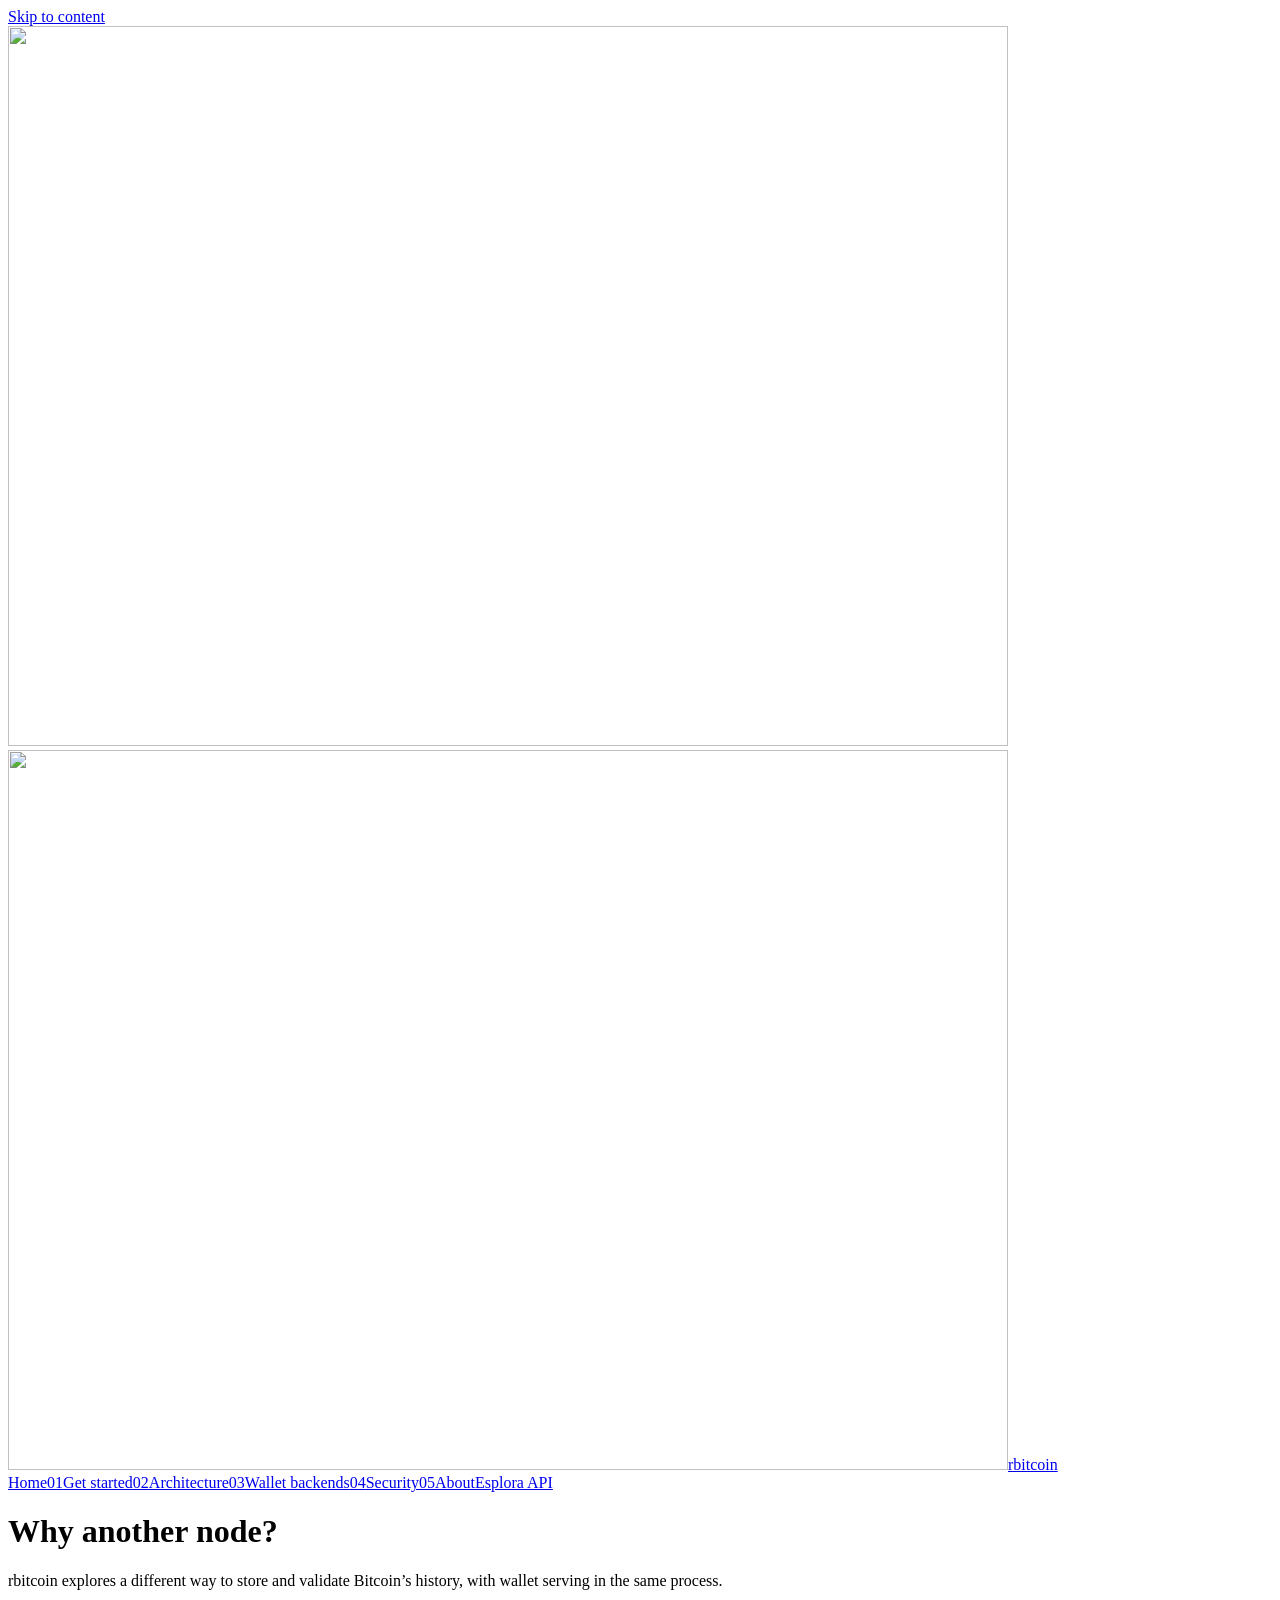
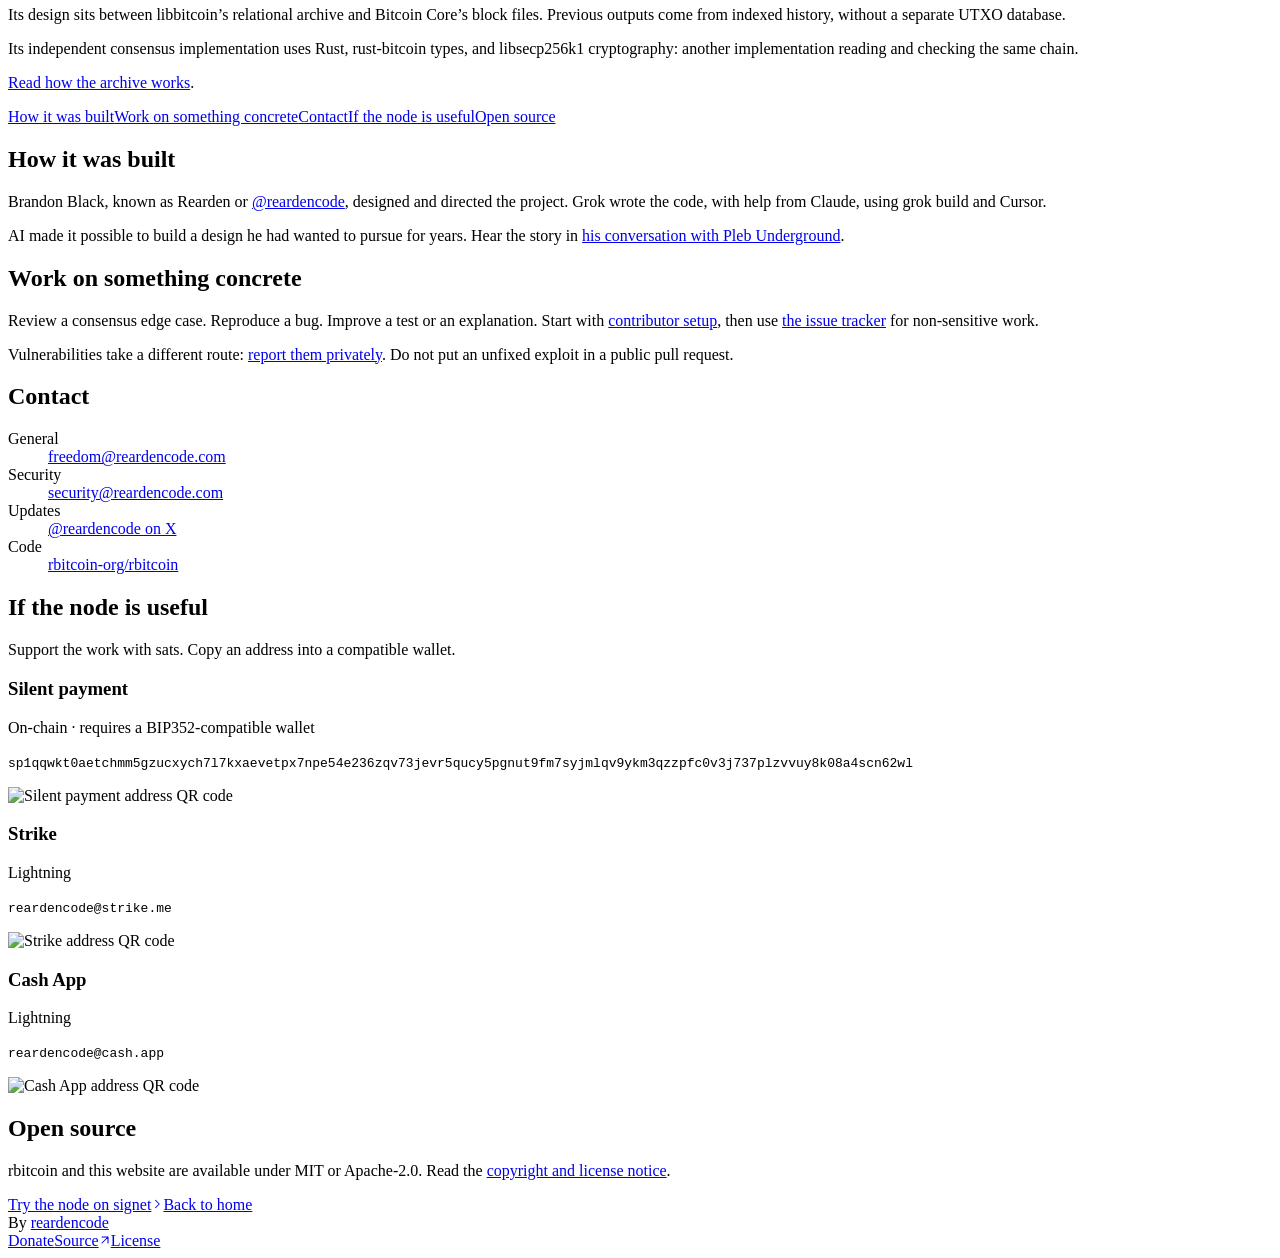
==== public/about/index.html @ 864d0941 "Point node links at rbitcoin-org/rbitcoin. Pages, the release and coverage scripts, and the Esplora " ====
<!doctype html>
<html lang="en">
  <head>
    <meta charset="utf-8" />
    <meta content="width=device-width,initial-scale=1" name="viewport" />
    <title>About — rbitcoin</title>
    <meta
      content="The reason for another node, the people behind it, and ways to contribute."
      name="description"
    />
    <meta content="#ffffff" name="theme-color" />
    <link href="../assets/img/favicon.svg" rel="icon" type="image/svg+xml" />
    <script src="../assets/theme.js?v=text-toggle"></script>
    <link href="../assets/site.css?v=esplora-api" rel="stylesheet" />
    <script defer="" src="../assets/code-copy.js?v=addresses"></script>
    <link href="https://rbitcoin.org/about/" rel="canonical" />
    <link href="../site.webmanifest" rel="manifest" />
    <link href="../assets/img/apple-touch-icon.png" rel="apple-touch-icon" />
    <meta content="website" property="og:type" />
    <meta content="rbitcoin" property="og:site_name" />
    <meta content="About — rbitcoin" property="og:title" />
    <meta
      content="The reason for another node, the people behind it, and ways to contribute."
      property="og:description"
    />
    <meta content="https://rbitcoin.org/about/" property="og:url" />
    <meta content="https://rbitcoin.org/assets/img/og-card.png" property="og:image" />
    <meta content="1200" property="og:image:width" />
    <meta content="630" property="og:image:height" />
    <meta content="rbitcoin" property="og:image:alt" />
    <meta content="summary_large_image" name="twitter:card" />
    <script defer="" src="../assets/release.js"></script>
    <script src="../assets/donation-qr.js" defer></script>
  </head>
  <body class="site essential-site reading-page">
    <a class="skip" href="#main">Skip to content</a>
    <div class="chapter-grid">
      <header class="chapter-sidebar">
        <a class="chapter-brand" href="../index.html"
          ><span class="brand-lockup"
            ><img
              class="brand-mark wordmark-light"
              src="../assets/img/logo.svg"
              width="1000"
              height="720"
              alt=""
            /><img
              class="brand-mark wordmark-dark"
              src="../assets/img/logo-on-dark.svg"
              width="1000"
              height="720"
              alt=""
            /><span class="brand-name">rbitcoin</span></span
          ></a
        >
        <nav aria-label="Site" class="chapter-nav">
          <a href="../index.html">Home</a
          ><a href="../get-started/index.html"><span>01</span>Get started</a
          ><a href="../architecture/index.html"><span>02</span>Architecture</a
          ><a href="../wallets/index.html"><span>03</span>Wallet backends</a
          ><a href="../security/index.html"><span>04</span>Security</a
          ><a aria-current="page" href="index.html"><span>05</span>About</a
          ><a href="../esplora/index.html">Esplora API</a>
        </nav>
      </header>
      <main class="chapter" id="main">
        <header class="chapter-title" id="why">
          <h1>Why another node?</h1>
          <p class="chapter-intro">
            rbitcoin explores a different way to store and validate Bitcoin’s history, with wallet
            serving in the same process.
          </p>
          <p>
            Its design sits between libbitcoin’s relational archive and Bitcoin Core’s block files.
            Previous outputs come from indexed history, without a separate UTXO database.
          </p>
          <p>
            Its independent consensus implementation uses Rust, rust-bitcoin types, and libsecp256k1
            cryptography: another implementation reading and checking the same chain.
          </p>
          <p><a href="../architecture/index.html">Read how the archive works</a>.</p>
        </header>
        <nav aria-label="On this page" class="chapter-contents">
          <a href="#authorship">How it was built</a
          ><a href="#contribute">Work on something concrete</a><a href="#contact">Contact</a
          ><a href="#donate">If the node is useful</a><a href="#license">Open source</a>
        </nav>
        <section id="authorship">
          <h2>How it was built</h2>
          <p>
            Brandon Black, known as Rearden or <a href="https://x.com/reardencode">@reardencode</a>,
            designed and directed the project. Grok wrote the code, with help from Claude, using
            grok build and Cursor.
          </p>
          <p>
            AI made it possible to build a design he had wanted to pursue for years. Hear the story
            in
            <a href="https://x.com/PlebUnderground/status/2095904882398265361"
              >his conversation with Pleb Underground</a
            >.
          </p>
        </section>
        <section id="contribute">
          <h2>Work on something concrete</h2>
          <p>
            Review a consensus edge case. Reproduce a bug. Improve a test or an explanation. Start
            with
            <a href="https://github.com/rbitcoin-org/rbitcoin/blob/master/CONTRIBUTING.md"
              >contributor setup</a
            >, then use
            <a href="https://github.com/rbitcoin-org/rbitcoin/issues">the issue tracker</a> for
            non-sensitive work.
          </p>
          <p>
            Vulnerabilities take a different route:
            <a href="../security/index.html#report">report them privately</a>. Do not put an unfixed
            exploit in a public pull request.
          </p>
        </section>
        <section id="contact">
          <h2>Contact</h2>
          <dl class="fact-list">
            <div>
              <dt>General</dt>
              <dd><a href="mailto:freedom@reardencode.com">freedom@reardencode.com</a></dd>
            </div>
            <div>
              <dt>Security</dt>
              <dd><a href="mailto:security@reardencode.com">security@reardencode.com</a></dd>
            </div>
            <div>
              <dt>Updates</dt>
              <dd><a href="https://x.com/reardencode">@reardencode on X</a></dd>
            </div>
            <div>
              <dt>Code</dt>
              <dd><a href="https://github.com/rbitcoin-org/rbitcoin">rbitcoin-org/rbitcoin</a></dd>
            </div>
          </dl>
        </section>
        <section id="donate">
          <h2>If the node is useful</h2>
          <p>Support the work with sats. Copy an address into a compatible wallet.</p>
          <div class="donation-methods">
            <div class="donation-method" data-copy-kind="address">
              <div class="donation-heading">
                <h3>Silent payment</h3>
                <div class="donation-actions">
                  <button
                    aria-label="Copy Silent payment address"
                    class="copy-command"
                    hidden=""
                    type="button"
                  >
                    <span>Copy</span>
                  </button>
                  <button
                    class="qr-toggle"
                    type="button"
                    aria-expanded="false"
                    aria-controls="qr-sp-donate"
                    aria-label="Show Silent payment QR code"
                    hidden
                  >
                    Show QR
                  </button>
                </div>
              </div>
              <p class="donation-note">On-chain · requires a BIP352-compatible wallet</p>
              <code id="sp-donate"
                >sp1qqwkt0aetchmm5gzucxych7l7kxaevetpx7npe54e236zqv73jevr5qucy5pgnut9fm7syjmlqv9ykm3qzzpfc0v3j737plzvvuy8k08a4scn62wl</code
              >
              <p aria-live="polite" class="copy-status" role="status"></p>
              <div class="donation-qr" id="qr-sp-donate">
                <img
                  alt="Silent payment address QR code"
                  height="424"
                  loading="lazy"
                  src="../assets/img/qr-sp-donate.png"
                  width="424"
                />
              </div>
            </div>
            <div class="donation-method" data-copy-kind="address">
              <div class="donation-heading">
                <h3>Strike</h3>
                <div class="donation-actions">
                  <button
                    aria-label="Copy Strike address"
                    class="copy-command"
                    hidden=""
                    type="button"
                  >
                    <span>Copy</span>
                  </button>
                  <button
                    class="qr-toggle"
                    type="button"
                    aria-expanded="false"
                    aria-controls="qr-ln-strike"
                    aria-label="Show Strike QR code"
                    hidden
                  >
                    Show QR
                  </button>
                </div>
              </div>
              <p class="donation-note">Lightning</p>
              <code id="ln-strike">reardencode@strike.me</code>
              <p aria-live="polite" class="copy-status" role="status"></p>
              <div class="donation-qr" id="qr-ln-strike">
                <img
                  alt="Strike address QR code"
                  height="264"
                  loading="lazy"
                  src="../assets/img/qr-ln-strike.png"
                  width="264"
                />
              </div>
            </div>
            <div class="donation-method" data-copy-kind="address">
              <div class="donation-heading">
                <h3>Cash App</h3>
                <div class="donation-actions">
                  <button
                    aria-label="Copy Cash App address"
                    class="copy-command"
                    hidden=""
                    type="button"
                  >
                    <span>Copy</span>
                  </button>
                  <button
                    class="qr-toggle"
                    type="button"
                    aria-expanded="false"
                    aria-controls="qr-ln-cashapp"
                    aria-label="Show Cash App QR code"
                    hidden
                  >
                    Show QR
                  </button>
                </div>
              </div>
              <p class="donation-note">Lightning</p>
              <code id="ln-cashapp">reardencode@cash.app</code>
              <p aria-live="polite" class="copy-status" role="status"></p>
              <div class="donation-qr" id="qr-ln-cashapp">
                <img
                  alt="Cash App address QR code"
                  height="264"
                  loading="lazy"
                  src="../assets/img/qr-ln-cashapp.png"
                  width="264"
                />
              </div>
            </div>
          </div>
        </section>
        <section id="license">
          <h2>Open source</h2>
          <p>
            rbitcoin and this website are available under MIT or Apache-2.0. Read the
            <a href="../NOTICE.txt">copyright and license notice</a>.
          </p>
        </section>
        <nav aria-label="Continue reading" class="chapter-next">
          <a href="../get-started/index.html"
            >Try the node on signet<svg
              aria-hidden="true"
              class="link-icon"
              fill="none"
              focusable="false"
              height="12"
              stroke="currentColor"
              stroke-linecap="round"
              stroke-linejoin="round"
              stroke-width="1.4"
              viewBox="0 0 16 16"
              width="12"
              xmlns="http://www.w3.org/2000/svg"
            >
              <path d="m6 3 5 5-5 5"></path></svg></a
          ><a href="../index.html">Back to home</a>
        </nav>
      </main>
    </div>
    <footer class="site-colophon">
      <span>By <a href="https://x.com/reardencode">reardencode</a></span>
      <nav aria-label="Project information">
        <a href="index.html#donate">Donate</a
        ><a class="source-link" href="https://github.com/rbitcoin-org/rbitcoin"
          ><span>Source</span
          ><svg
            aria-hidden="true"
            class="link-icon"
            fill="none"
            focusable="false"
            height="12"
            stroke="currentColor"
            stroke-linecap="round"
            stroke-linejoin="round"
            stroke-width="1.4"
            viewBox="0 0 16 16"
            width="12"
            xmlns="http://www.w3.org/2000/svg"
          >
            <path d="M4 12 12 4M4 4h8v8"></path></svg></a
        ><a href="../NOTICE.txt">License</a
        ><button aria-label="Switch color theme" class="theme-toggle" hidden="" type="button">
          <span class="theme-label">Dark</span
          ><span aria-hidden="true" class="theme-symbol">☾</span>
        </button>
      </nav>
    </footer>
  </body>
</html>
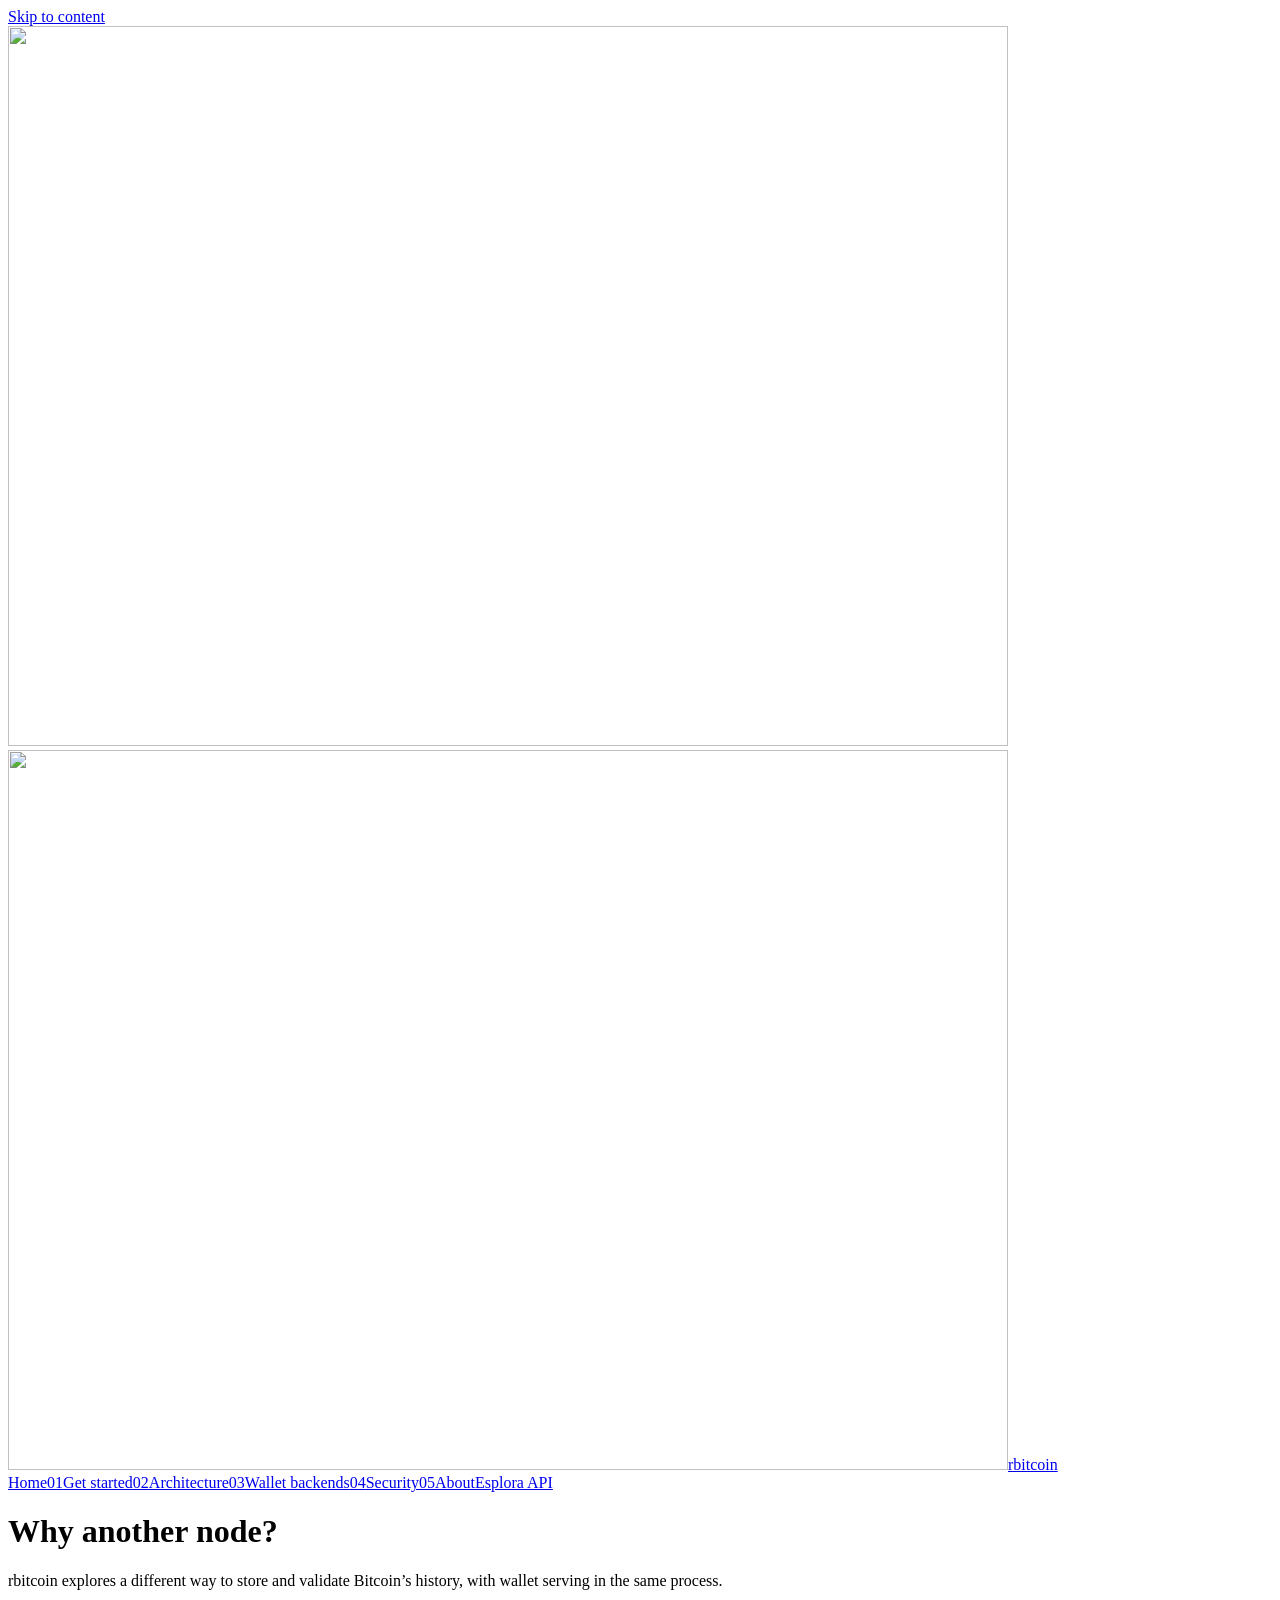
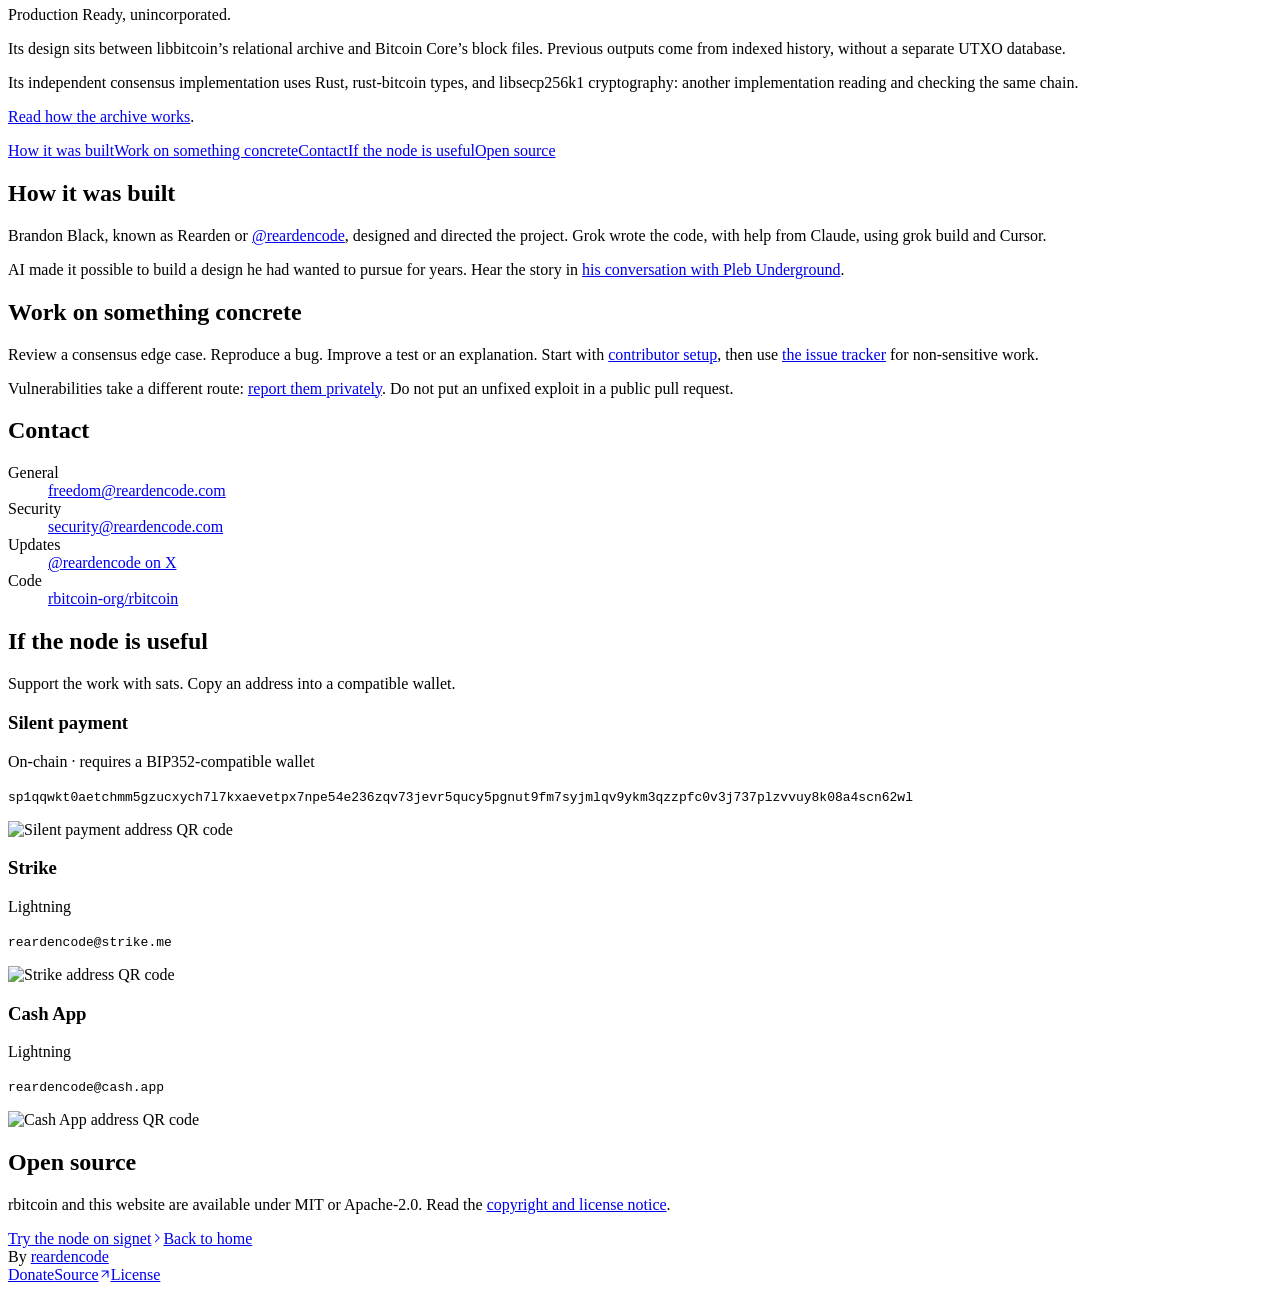
==== commit 11ffb250: "State the 0.9 tagline and stop telling operators to treat mainnet as early. The line is “Production " ====
--- a/public/about/index.html
+++ b/public/about/index.html
@@ -70,6 +70,7 @@
             rbitcoin explores a different way to store and validate Bitcoin’s history, with wallet
             serving in the same process.
           </p>
+          <p>Production Ready, unincorporated.</p>
           <p>
             Its design sits between libbitcoin’s relational archive and Bitcoin Core’s block files.
             Previous outputs come from indexed history, without a separate UTXO database.
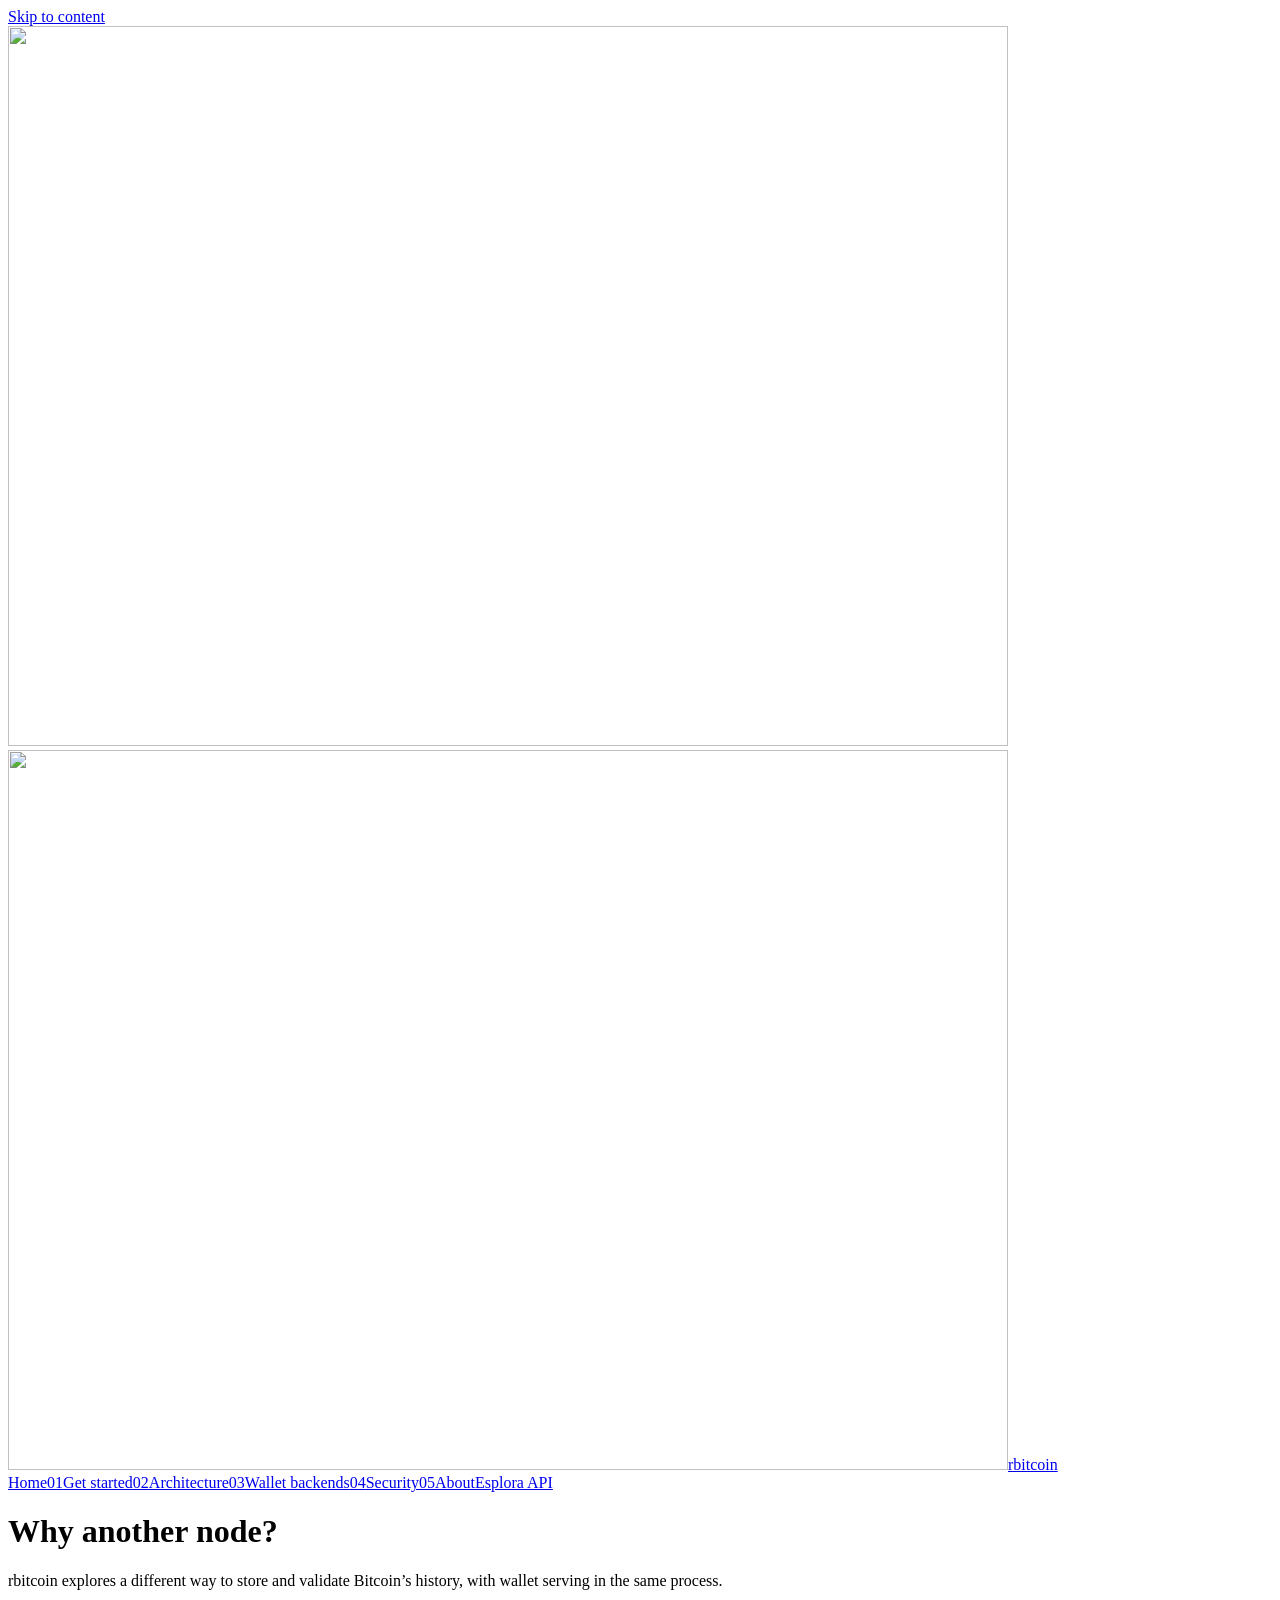
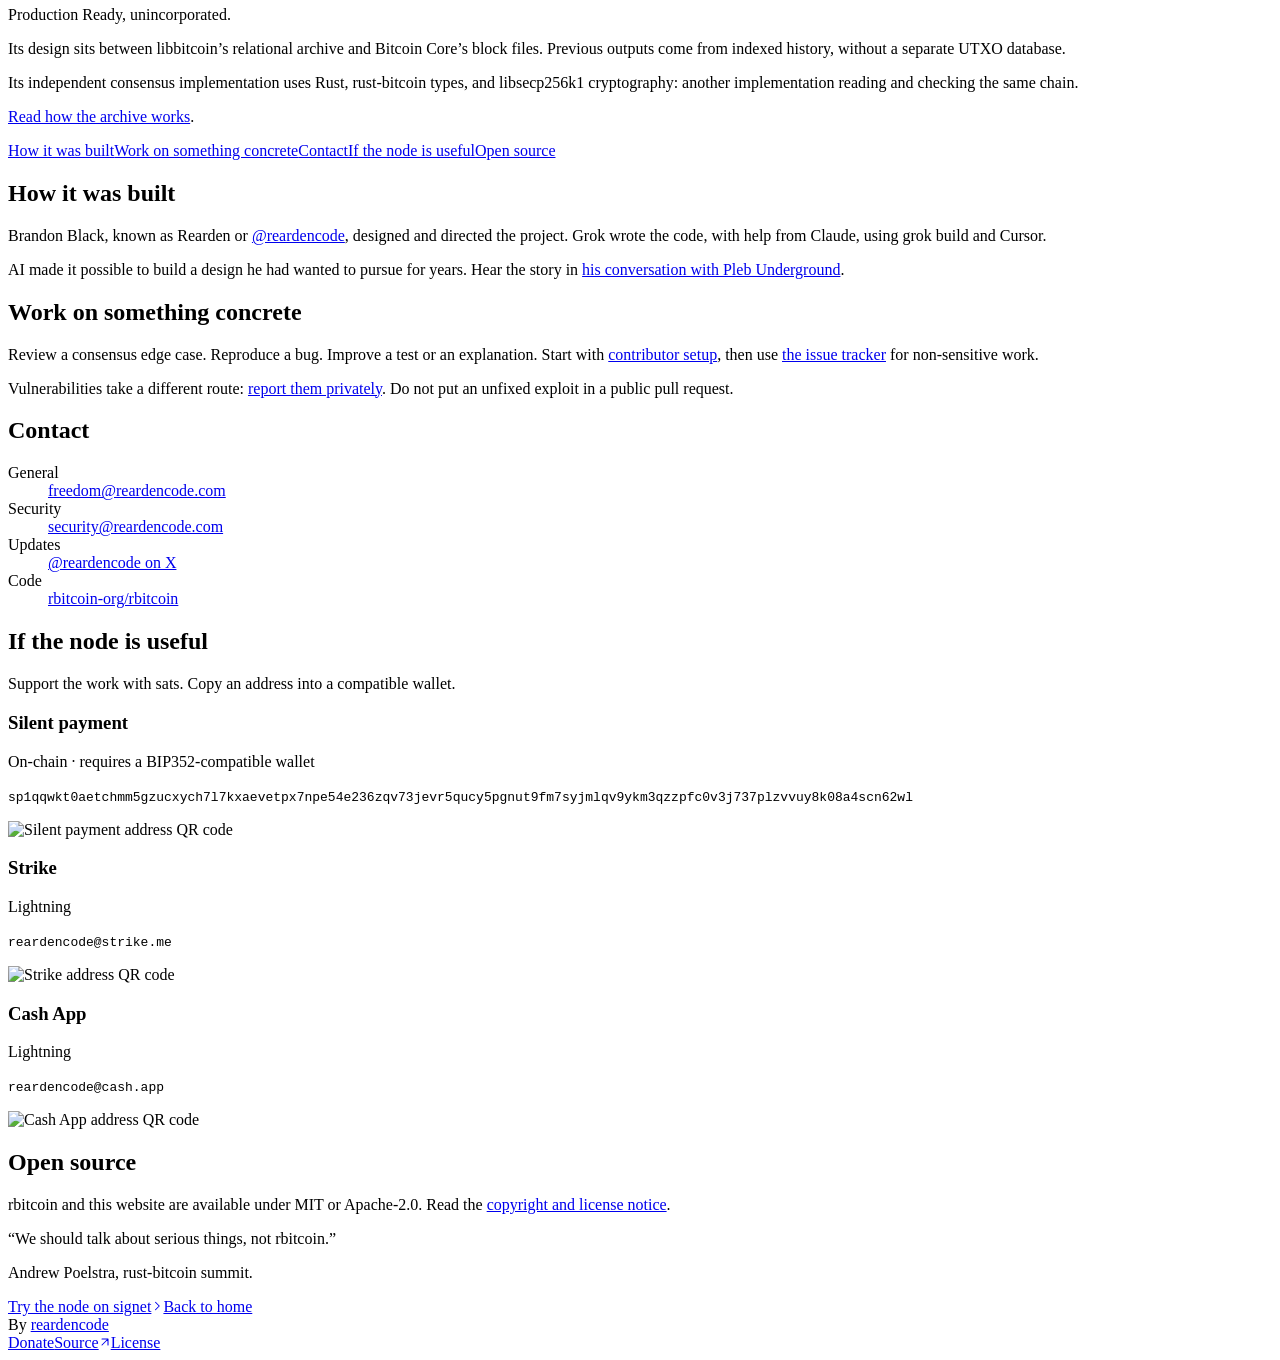
==== commit 96730722: "Keep the 0.9 pages to what changed, and close About with Poelstra. The download page had grown a sec" ====
--- a/public/about/index.html
+++ b/public/about/index.html
@@ -265,6 +265,8 @@
             <a href="../NOTICE.txt">copyright and license notice</a>.
           </p>
         </section>
+        <p>“We should talk about serious things, not rbitcoin.”</p>
+        <p class="annotation">Andrew Poelstra, rust-bitcoin summit.</p>
         <nav aria-label="Continue reading" class="chapter-next">
           <a href="../get-started/index.html"
             >Try the node on signet<svg
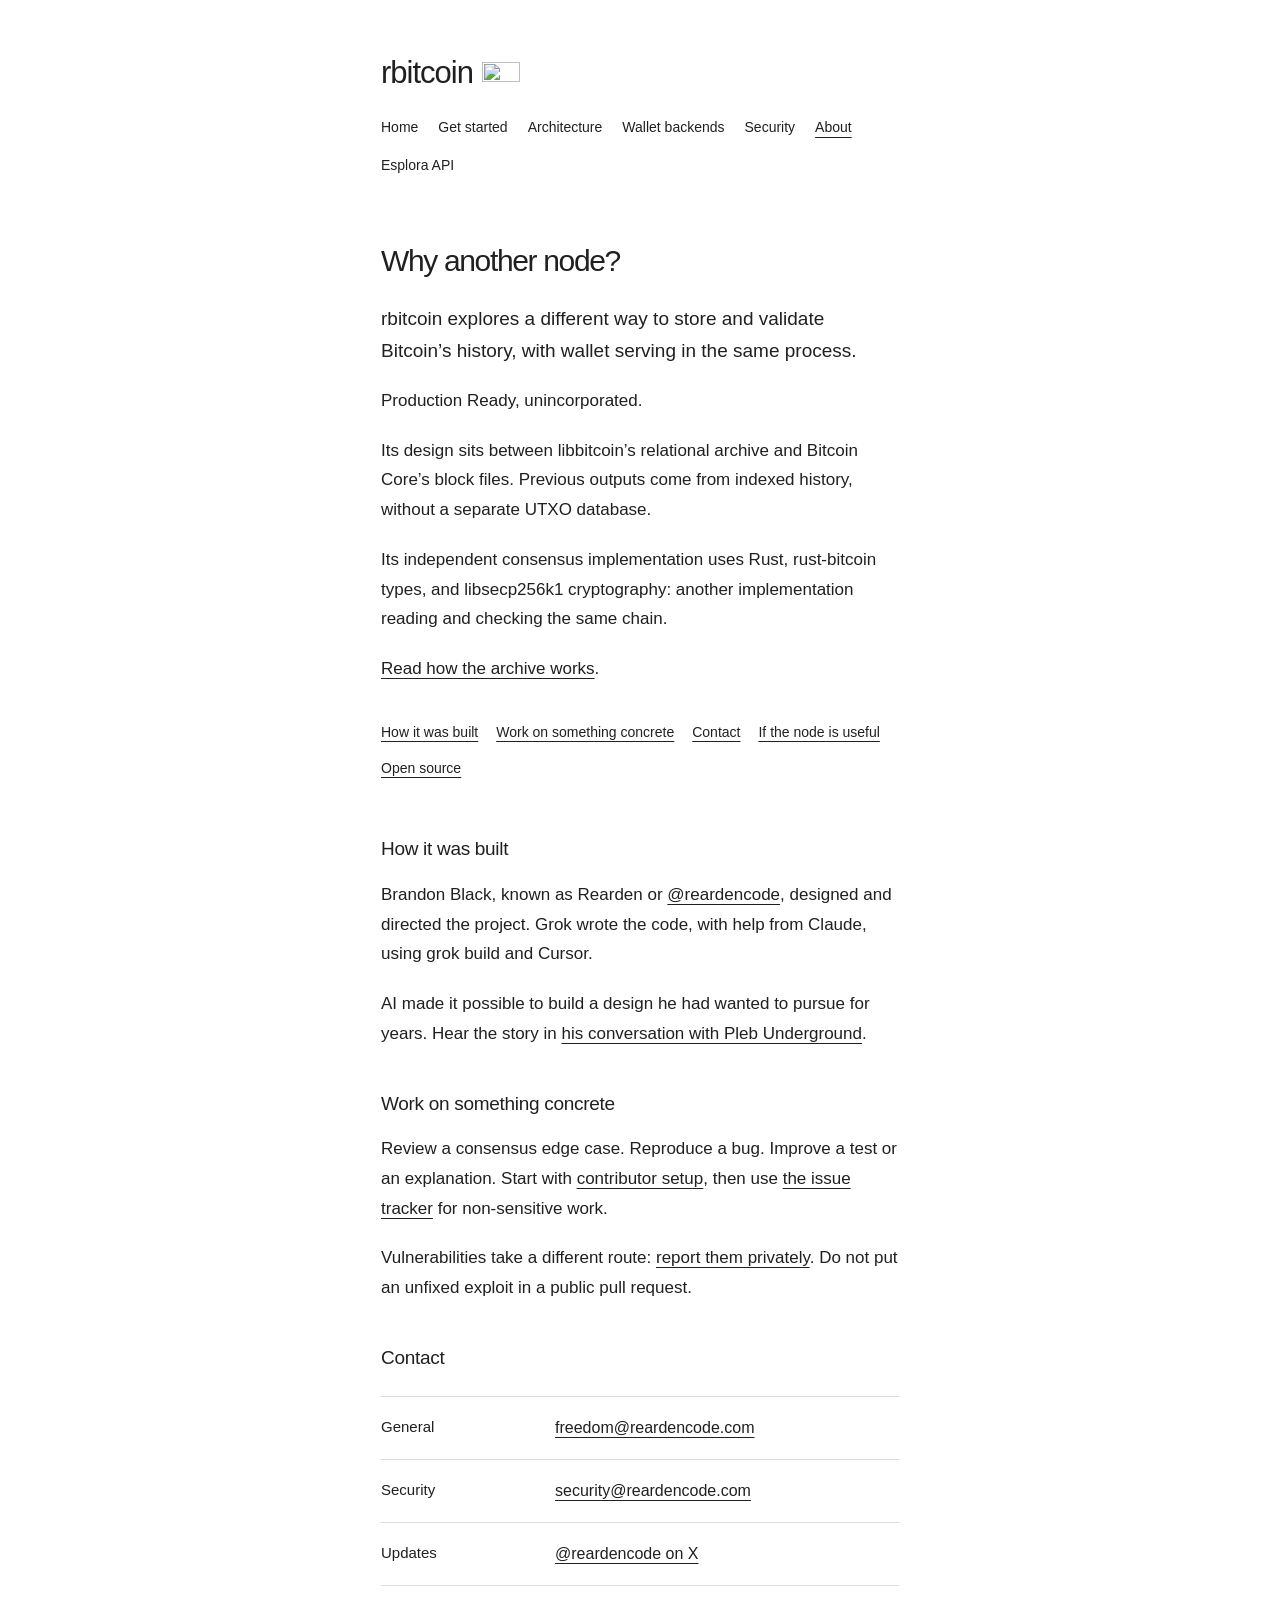
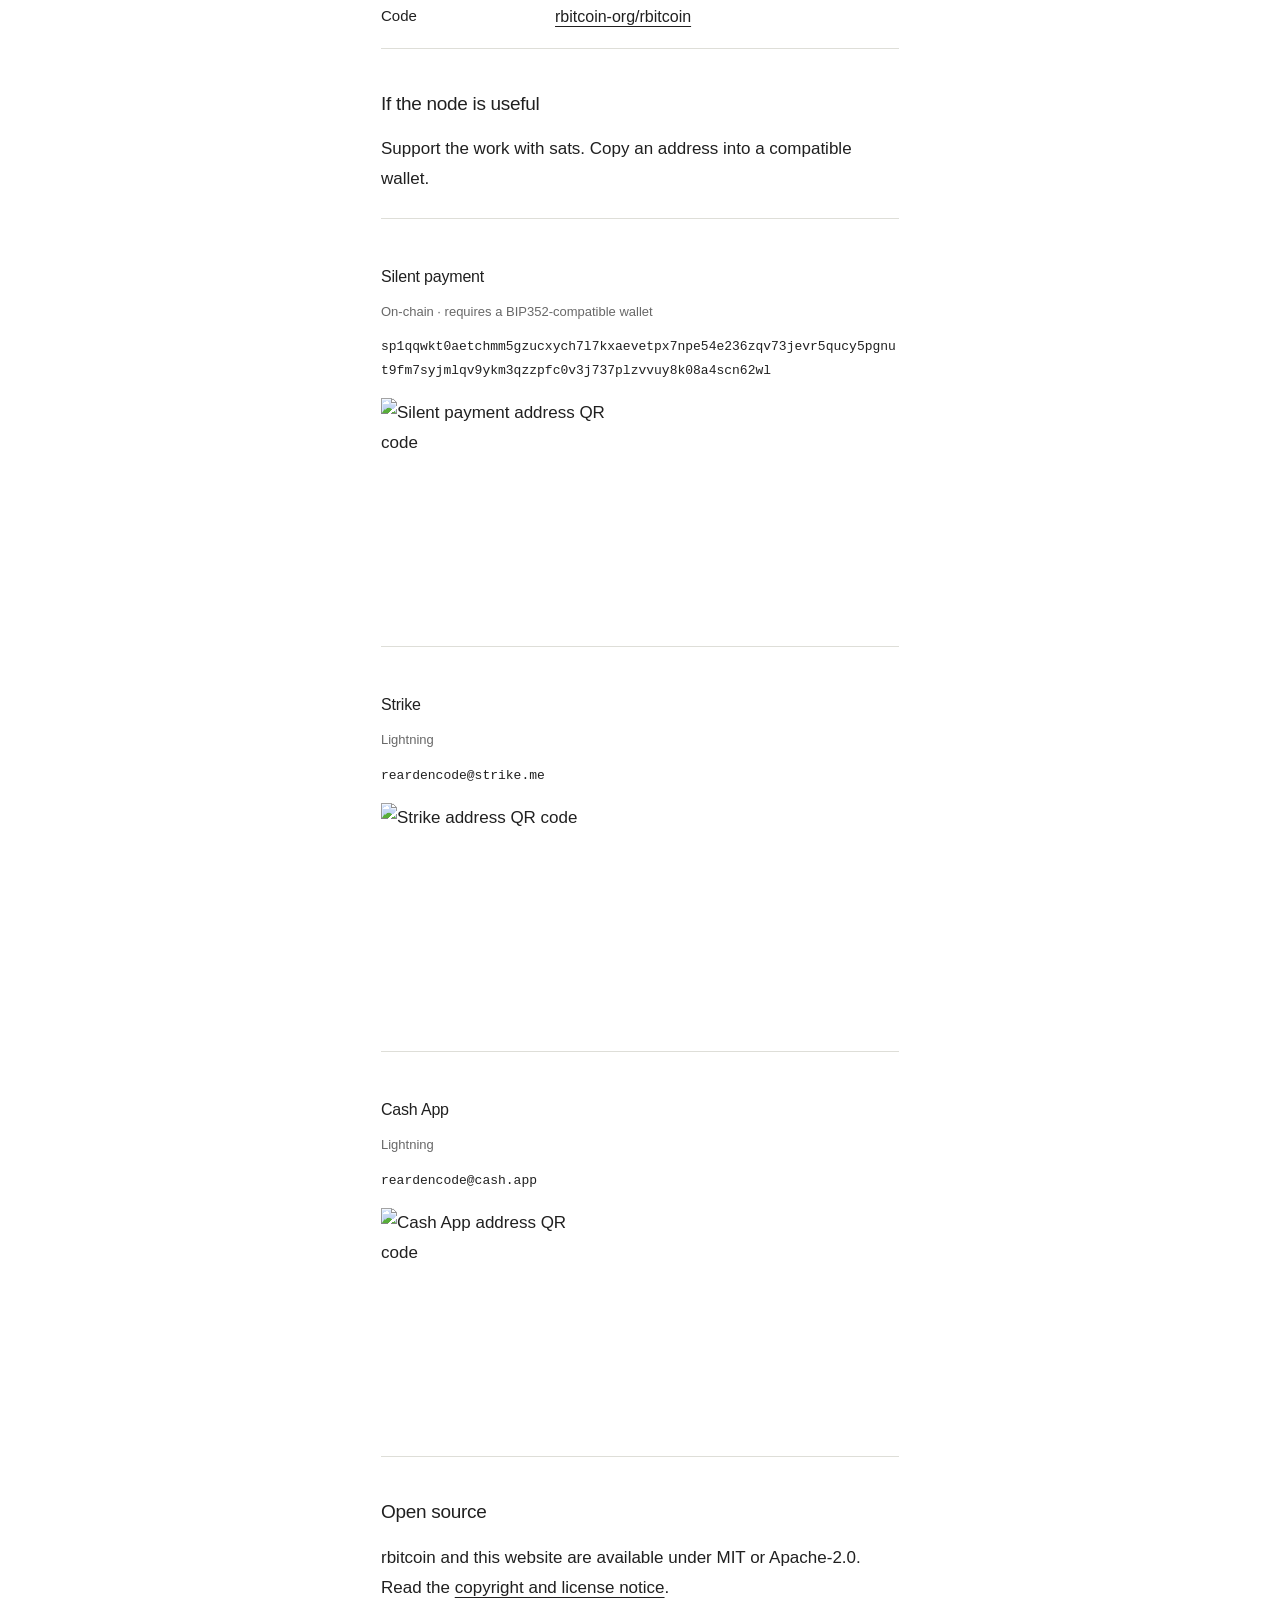
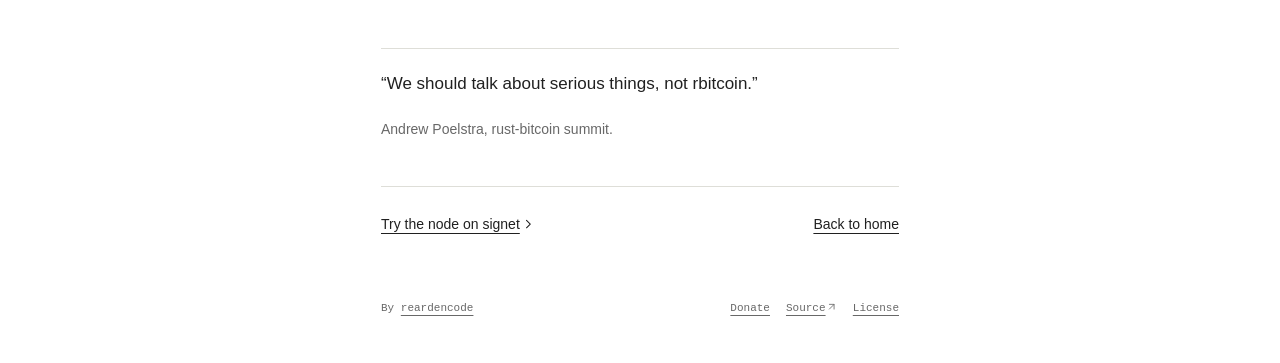
==== commit f4dc4c38: "Set the Poelstra line off with the same rule used above the next link." ====
--- a/public/about/index.html
+++ b/public/about/index.html
@@ -265,6 +265,7 @@
             <a href="../NOTICE.txt">copyright and license notice</a>.
           </p>
         </section>
+        <hr class="chapter-rule" />
         <p>“We should talk about serious things, not rbitcoin.”</p>
         <p class="annotation">Andrew Poelstra, rust-bitcoin summit.</p>
         <nav aria-label="Continue reading" class="chapter-next">
--- a/public/assets/site.css
+++ b/public/assets/site.css
@@ -0,0 +1,1656 @@
+/* Essential: original typography, responsive layout, and reading styles. */
+
+* {
+  box-sizing: border-box;
+}
+
+html {
+  scroll-padding-top: 30px;
+}
+
+body {
+  margin: 0;
+  background: var(--paper);
+  color: var(--ink);
+  font-size: 19px;
+  line-height: 1.65;
+}
+
+a {
+  color: inherit;
+  text-decoration-thickness: 1px;
+  text-underline-offset: 4px;
+}
+
+a:hover {
+  color: var(--accent);
+}
+
+a:focus-visible,
+button:focus-visible,
+summary:focus-visible {
+  outline: 2px solid var(--accent);
+  outline-offset: 5px;
+}
+
+button {
+  font: inherit;
+  color: inherit;
+  cursor: pointer;
+}
+
+h1,
+h2,
+h3,
+p,
+figure,
+pre,
+dl {
+  margin: 0;
+}
+
+h1,
+h2,
+h3 {
+  font-weight: 400;
+}
+
+p + p {
+  margin-top: 1.2em;
+}
+
+h2,
+h3,
+[id] {
+  scroll-margin-top: 30px;
+}
+
+::selection {
+  background: var(--selection-bg);
+  color: var(--selection-ink);
+}
+
+.skip {
+  position: fixed;
+  top: 0;
+  left: 20px;
+  padding: 10px 20px;
+  transform: translateY(-150%);
+  background: var(--ink);
+  color: var(--paper);
+  z-index: 9;
+}
+
+.skip:focus {
+  transform: none;
+}
+
+pre {
+  font: 12px/1.9 var(--mono);
+  white-space: pre-wrap;
+  overflow-wrap: anywhere;
+}
+
+summary {
+  cursor: pointer;
+}
+
+footer a {
+  display: inline-block;
+  padding: 3px 0;
+}
+
+@media (prefers-reduced-motion: no-preference) {
+  a,
+  button,
+  summary {
+    transition:
+      color 120ms ease-out,
+      border-color 120ms ease-out,
+      background-color 120ms ease-out;
+  }
+}
+
+@media (max-width: 700px) {
+  body {
+    font-size: 18px;
+  }
+}
+
+@media print {
+  body {
+    background: white !important;
+    color: black !important;
+    font-size: 11pt !important;
+  }
+
+  .skip {
+    display: none !important;
+  }
+
+  a {
+    color: inherit !important;
+  }
+
+  h1,
+  h2,
+  h3 {
+    break-after: avoid;
+  }
+
+  figure,
+  pre {
+    break-inside: avoid;
+  }
+
+  details {
+    display: block;
+  }
+
+  details > * {
+    display: block !important;
+  }
+
+  details::details-content {
+    content-visibility: visible !important;
+    display: block !important;
+  }
+
+  details summary {
+    list-style: none;
+  }
+
+  footer {
+    break-inside: avoid;
+  }
+
+  a[href^="https://github.com"]
+  {
+    text-decoration: underline;
+  }
+
+  * {
+    box-shadow: none !important;
+    position: static !important;
+  }
+}
+
+:root {
+  --paper: #fff;
+  --ink: #202020;
+  --muted: #686868;
+  --line: #e0e0e0;
+  --accent: #202020;
+  --rule: #deded8;
+  --selection-bg: #222;
+  --selection-ink: #fff;
+  color-scheme: light;
+  --sans: Arial, Helvetica, sans-serif;
+  --mono: "SFMono-Regular", Consolas, "Liberation Mono", monospace;
+}
+
+body {
+  font-family: Arial, Helvetica, sans-serif;
+  font-size: 19px;
+  line-height: 1.65;
+}
+
+.essential {
+  max-width: 566px;
+  margin: 105px auto 75px;
+  padding: 0 24px;
+}
+
+.essential h1 {
+  font-size: 38px;
+  line-height: 1.1;
+  letter-spacing: -1.8px;
+  font-weight: 600;
+  margin-bottom: 40px;
+}
+
+.essential h1 a {
+  text-decoration: none;
+}
+
+.essential .opening {
+  font-size: 24px;
+  letter-spacing: -0.5px;
+  line-height: 1.5;
+  margin-bottom: 20px;
+}
+
+.essential p {
+  margin-top: 0;
+  margin-bottom: 23px;
+}
+
+.essential .links {
+  margin-top: 30px;
+  margin-bottom: 58px;
+  display: flex;
+  gap: 26px;
+  font-size: 15px;
+}
+
+.essential h2 {
+  font-size: 12px;
+  line-height: 1.5;
+  font-weight: 600;
+  margin: 0 0 15px;
+  letter-spacing: 0.015em;
+}
+
+.essential section {
+  margin-top: 40px;
+}
+
+.essential .small {
+  font-size: 15px;
+  line-height: 1.8;
+  color: var(--muted);
+}
+
+.essential .small a {
+  color: var(--ink);
+}
+
+.essential footer {
+  border-top: 1px solid var(--line);
+  margin-top: 55px;
+  padding-top: 17px;
+  font-size: 11px;
+  line-height: 1.8;
+  color: var(--muted);
+}
+
+.essential footer a {
+  color: var(--ink);
+}
+
+@media (max-width: 700px) {
+  .essential {
+    margin-top: 68px;
+    margin-bottom: 40px;
+    padding: 0 27px;
+    max-width: 570px;
+  }
+
+  .essential h1 {
+    font-size: 35px;
+    margin-bottom: 32px;
+  }
+
+  .essential .opening {
+    font-size: 23px;
+  }
+
+  .essential .links {
+    margin-bottom: 43px;
+  }
+
+  .essential p {
+    font-size: 18px;
+  }
+
+  .essential .small {
+    font-size: 14px;
+  }
+
+  .essential section {
+    margin-top: 34px;
+  }
+
+  .essential footer {
+    margin-top: 42px;
+  }
+}
+
+@media print {
+  .essential {
+    margin: 20px auto;
+    padding: 0;
+    max-width: 36em;
+  }
+
+  .essential h1 {
+    font-size: 25pt;
+  }
+
+  .essential .opening {
+    font-size: 15pt;
+  }
+
+  .essential section {
+    margin-top: 20px;
+  }
+
+  .essential .links {
+    margin-bottom: 25px;
+  }
+
+  .essential footer {
+    margin-top: 30px;
+  }
+}
+
+.link-icon {
+  display: inline-block;
+  width: 0.86em;
+  height: 0.86em;
+  vertical-align: -0.03em;
+  margin-left: 0.16em;
+  flex: none;
+  overflow: visible;
+  pointer-events: none;
+}
+
+.site a {
+  overflow-wrap: anywhere;
+}
+
+.site code {
+  font-family: var(--mono);
+  font-size: 0.87em;
+  overflow-wrap: anywhere;
+}
+
+.site-colophon {
+  display: flex;
+  align-items: baseline;
+  justify-content: space-between;
+  gap: 20px;
+  max-width: 1296px;
+  margin: 40px auto 0;
+  padding: 0 clamp(24px, 5vw, 72px);
+  width: 100%;
+  font: 12px/1.7 var(--mono);
+  color: var(--muted);
+}
+
+.site-colophon nav {
+  display: flex;
+  gap: 18px;
+  flex-wrap: wrap;
+}
+
+.site-colophon a {
+  display: inline-block;
+  padding: 5px 0;
+}
+
+.essential-site .essential {
+  margin-top: 105px;
+}
+
+.essential-site .essential .site-colophon {
+  padding: 17px 0 0;
+  max-width: none;
+  margin: 50px 0 0;
+}
+
+.essential-site .essential h2 {
+  font-size: 14px;
+}
+
+.essential-site .essential .small {
+  font-size: 15px;
+}
+
+.essential-site ::selection {
+  background: var(--selection-bg);
+  color: var(--selection-ink);
+}
+
+.chapter-grid {
+  width: min(1280px, 100%);
+  margin: 0 auto;
+  padding: 85px clamp(24px, 5vw, 72px) 40px;
+  display: grid;
+  grid-template-columns: minmax(170px, 0.8fr) minmax(0, 2fr);
+  gap: 10%;
+}
+
+.chapter-sidebar {
+  align-self: start;
+}
+
+.chapter-brand {
+  display: inline-block;
+  font: 500 22px/1.2 var(--sans);
+  letter-spacing: -1.5px;
+  text-decoration: none;
+  padding: 0 0 24px;
+  color: var(--ink) !important;
+}
+
+.chapter-nav {
+  display: flex;
+  flex-direction: column;
+  align-items: flex-start;
+  gap: 8px;
+  font: 14px/1.5 var(--mono);
+}
+
+.chapter-nav a {
+  padding: 5px 0;
+  text-decoration: none;
+}
+
+.chapter-nav a:hover,
+.chapter-nav a[aria-current] {
+  text-decoration: underline;
+  text-underline-offset: 5px;
+}
+
+.chapter-nav span {
+  display: inline-block;
+  min-width: 28px;
+  color: var(--muted);
+  font-size: 12px;
+}
+
+.chapter {
+  min-width: 0;
+  max-width: 690px;
+  font: 17px/1.75 var(--sans);
+}
+
+.chapter-title {
+  margin-bottom: 35px;
+}
+
+.chapter-kicker {
+  font: 12px/1.6 var(--mono);
+  color: var(--muted);
+  margin-bottom: 18px !important;
+}
+
+.chapter h1 {
+  font-size: 34px;
+  line-height: 1.22;
+  letter-spacing: -1.35px;
+  font-weight: 400;
+  margin: 0 0 24px;
+}
+
+.chapter-intro {
+  font-size: 19px;
+  line-height: 1.65;
+}
+
+.chapter p {
+  margin: 0 0 20px;
+}
+
+.chapter p:last-child {
+  margin-bottom: 0;
+}
+
+.chapter section {
+  margin: 42px 0 0;
+  scroll-margin-top: 30px;
+}
+
+.chapter h2 {
+  font-size: 19px;
+  line-height: 1.4;
+  font-weight: 500;
+  margin: 0 0 17px;
+  letter-spacing: -0.3px;
+}
+
+.chapter h3 {
+  font-size: 16px;
+  line-height: 1.45;
+  font-weight: 500;
+  margin: 32px 0 12px;
+  letter-spacing: -0.2px;
+}
+
+.api-method {
+  font-family: var(--mono);
+  font-size: 12px;
+  font-weight: 400;
+  letter-spacing: 0.04em;
+  color: var(--muted);
+  margin-right: 8px;
+}
+
+/* API reference: the reading column stays aligned with the rest of the site.
+   A separate rail carries its longer section list without widening the prose. */
+.api-layout {
+  display: grid;
+  grid-template-columns: 170px minmax(0, 1fr);
+  gap: 48px;
+  align-items: start;
+}
+
+.api-page .chapter-title,
+.api-page .chapter-next {
+  margin-left: 218px;
+}
+
+/* Keep the main navigation in the same position and measure as reading pages. */
+.api-page .chapter-sidebar {
+  max-width: 518px;
+  margin-left: auto;
+  margin-right: auto;
+}
+
+.api-page .chapter-title {
+  max-width: 518px;
+}
+
+.api-document {
+  min-width: 0;
+}
+
+.api-document > p,
+.api-document > ul,
+.api-document > ol {
+  max-width: 65ch;
+}
+
+.api-document h2[id] {
+  margin-top: 38px;
+  scroll-margin-top: 30px;
+}
+
+.api-document > section > h2 {
+  padding-top: 20px;
+  border-top: 1px solid var(--rule);
+}
+
+.api-document code,
+.api-operation h3 {
+  overflow-wrap: anywhere;
+  word-break: normal;
+}
+
+.api-operation h3 {
+  display: flex;
+  align-items: baseline;
+  flex-wrap: wrap;
+  gap: 5px 10px;
+}
+
+.api-operation h3 > code {
+  min-width: 0;
+  flex: 1;
+  font-size: 14px;
+  line-height: 1.7;
+}
+
+.api-operation .api-method {
+  margin-right: 0;
+}
+
+.api-permalink {
+  color: var(--muted);
+  font: 14px/1.6 var(--mono);
+  padding: 0 4px;
+  text-decoration: none;
+}
+
+.api-permalink:hover {
+  color: var(--ink);
+  text-decoration: underline;
+}
+
+.api-document pre {
+  overflow-x: auto;
+  white-space: pre;
+  overflow-wrap: normal;
+}
+
+.api-contents {
+  position: sticky;
+  top: 24px;
+  max-height: calc(100vh - 48px);
+  overflow-y: auto;
+  font: 13px/1.55 var(--sans);
+  color: var(--muted);
+}
+
+.api-contents-menu > summary {
+  display: none;
+}
+
+.api-contents-group {
+  display: grid;
+  gap: 3px;
+  margin-bottom: 22px;
+}
+
+.api-contents-group > p {
+  font: 11px/1.6 var(--mono);
+  margin: 0 0 8px;
+}
+
+.api-contents-group a {
+  display: flex;
+  justify-content: space-between;
+  gap: 10px;
+  padding: 4px 0;
+  text-decoration: none;
+  text-underline-offset: 4px;
+}
+
+.api-contents a:hover,
+.api-contents a[aria-current="location"] {
+  color: var(--ink);
+  text-decoration: underline;
+}
+
+.api-contents a span {
+  font: 11px/1.9 var(--mono);
+}
+
+.api-contents-group .api-back-top {
+  margin-top: 18px;
+  font-size: 12px;
+}
+
+/* 614px reading frame + 170px rail + 48px gap need room on both sides. */
+@media screen and (max-width: 1120px) {
+  .api-layout {
+    display: block;
+  }
+
+  .api-page .chapter-title,
+  .api-page .chapter-next {
+    margin-left: 0;
+  }
+
+  .api-contents {
+    top: 0;
+    z-index: 2;
+    margin-bottom: 28px;
+    background: var(--paper);
+    border-top: 1px solid var(--rule);
+    border-bottom: 1px solid var(--rule);
+  }
+
+  .api-contents-menu > summary {
+    display: flex;
+    align-items: center;
+    gap: 12px;
+    padding: 14px 0;
+    cursor: pointer;
+    color: var(--ink);
+    list-style: none;
+  }
+
+  .api-contents-menu > summary::-webkit-details-marker {
+    display: none;
+  }
+
+  .api-contents-menu > summary::after {
+    content: "+";
+    margin-left: auto;
+    font: 18px/1 var(--mono);
+  }
+
+  .api-contents-menu[open] > summary::after {
+    content: "−";
+  }
+
+  .api-current-section {
+    color: var(--muted);
+    overflow: hidden;
+    text-overflow: ellipsis;
+    white-space: nowrap;
+    max-width: 55%;
+  }
+
+  .api-contents-links {
+    display: grid;
+    grid-template-columns: repeat(2, minmax(0, 1fr));
+    gap: 0 24px;
+    max-height: 60vh;
+    overflow-y: auto;
+  }
+
+  .api-contents-group a {
+    padding: 7px 0;
+  }
+
+  .api-document h2[id],
+  .api-document section {
+    scroll-margin-top: 82px;
+  }
+}
+
+@media print {
+  .api-layout {
+    display: block;
+  }
+  .api-contents,
+  .api-permalink {
+    display: none;
+  }
+  .api-page .chapter-title,
+  .api-page .chapter-next {
+    margin-left: 0;
+  }
+}
+
+.chapter-contents {
+  display: flex;
+  flex-wrap: wrap;
+  gap: 8px 20px;
+  padding: 20px 0;
+  border-top: 1px solid var(--rule);
+  border-bottom: 1px solid var(--rule);
+  font: 14px/1.55 var(--sans);
+}
+
+.chapter-contents a {
+  padding: 3px 0;
+}
+
+.chapter .annotation {
+  font: 14px/1.65 var(--sans);
+  color: var(--muted);
+}
+
+.chapter pre {
+  margin: 23px 0;
+  padding: 17px 0 17px 20px;
+  border-left: 1px solid var(--rule);
+  font: 14px/1.8 var(--mono);
+  white-space: pre-wrap;
+  overflow-wrap: anywhere;
+}
+
+.chapter pre code {
+  font: inherit;
+}
+
+.fact-list {
+  margin: 24px 0;
+}
+
+.fact-list > div {
+  display: grid;
+  grid-template-columns: minmax(110px, 0.65fr) minmax(0, 1.5fr);
+  gap: 25px;
+  padding: 17px 0;
+  border-top: 1px solid var(--rule);
+}
+
+.fact-list > div:last-child {
+  border-bottom: 1px solid var(--rule);
+}
+
+.fact-list dt {
+  font-size: 15px;
+  font-weight: 500;
+}
+
+.fact-list dd {
+  margin: 0;
+  font-size: 16px;
+}
+
+.chapter table {
+  width: 100%;
+  border-collapse: collapse;
+  margin: 24px 0;
+  table-layout: fixed;
+  font-size: 15px;
+  line-height: 1.6;
+}
+
+.chapter caption {
+  text-align: left;
+  font: 12px/1.6 var(--mono);
+  color: var(--muted);
+  margin-bottom: 15px;
+}
+
+.chapter th,
+.chapter td {
+  text-align: left;
+  vertical-align: top;
+  border-bottom: 1px solid var(--rule);
+  padding: 14px 12px 14px 0;
+  overflow-wrap: anywhere;
+}
+
+.chapter th {
+  font-weight: 500;
+}
+
+.chapter th:first-child {
+  width: 34%;
+}
+
+.chapter table.api-rows th:first-child {
+  width: 18%;
+}
+
+.chapter-rule {
+  margin: 45px 0 20px;
+  border: 0;
+  border-top: 1px solid var(--rule);
+}
+
+.chapter-next {
+  display: flex;
+  align-items: baseline;
+  justify-content: space-between;
+  flex-wrap: wrap;
+  gap: 20px;
+  margin-top: 45px;
+  padding-top: 20px;
+  border-top: 1px solid var(--rule);
+  font-size: 14px;
+}
+
+.chapter-next a {
+  padding: 5px 0;
+}
+
+.essential-site.reading-page .chapter-grid {
+  display: block;
+  max-width: 614px;
+  padding-top: 55px;
+}
+
+.essential-site.reading-page .chapter-sidebar {
+  margin-bottom: 62px;
+}
+
+.essential-site.reading-page .chapter-nav {
+  flex-direction: row;
+  flex-wrap: wrap;
+  gap: 7px 20px;
+  font-family: var(--sans);
+}
+
+.essential-site.reading-page .chapter-nav span {
+  display: none;
+}
+
+.essential-site.reading-page .chapter-brand {
+  font-size: 26px;
+  font-weight: 600;
+}
+
+.essential-site.reading-page .chapter h1 {
+  font-size: 30px;
+  font-weight: 500;
+}
+
+.essential-site.reading-page .chapter-kicker {
+  display: none;
+}
+
+.essential-site.reading-page .chapter-contents {
+  border: 0;
+  padding: 0 0 12px;
+  gap: 8px 18px;
+}
+
+@media (max-width: 800px) {
+  .chapter-grid {
+    grid-template-columns: minmax(140px, 0.7fr) minmax(0, 2fr);
+    gap: 30px;
+  }
+
+  .chapter h1 {
+    font-size: 29px;
+  }
+}
+
+@media (max-width: 650px) {
+  .site-colophon {
+    display: block;
+  }
+
+  .site-colophon nav {
+    margin-top: 8px;
+  }
+
+  .essential-site .essential {
+    margin-top: 65px;
+  }
+
+  .essential-site .essential .links {
+    flex-wrap: wrap;
+  }
+
+  .chapter-grid {
+    display: block;
+    padding: 35px 27px;
+  }
+
+  .chapter-sidebar {
+    margin-bottom: 45px;
+  }
+
+  .chapter-brand {
+    padding-bottom: 20px;
+  }
+
+  .chapter-nav {
+    flex-direction: row;
+    flex-wrap: wrap;
+    gap: 6px 18px;
+    font-size: 14px;
+  }
+
+  .chapter-nav span {
+    display: none;
+  }
+
+  .chapter {
+    padding-top: 0;
+    font-size: 16px;
+  }
+
+  .chapter h1 {
+    font-size: 28px;
+    letter-spacing: -1px;
+  }
+
+  .chapter-intro {
+    font-size: 18px;
+  }
+
+  .essential-site.reading-page .chapter-grid {
+    padding-top: 35px;
+  }
+
+  .essential-site.reading-page .chapter-sidebar {
+    margin-bottom: 42px;
+  }
+
+  .chapter section {
+    margin-top: 36px;
+  }
+
+  .fact-list > div {
+    grid-template-columns: minmax(0, 1fr);
+    gap: 8px;
+  }
+
+  .chapter pre {
+    padding-left: 12px;
+    font-size: 13px;
+  }
+
+  .chapter-contents {
+    display: block;
+  }
+
+  .chapter-contents a {
+    display: block;
+    padding: 6px 0;
+  }
+
+  .chapter table {
+    font-size: 14px;
+  }
+
+  .chapter table.api-rows th:first-child {
+    width: 6rem;
+  }
+
+  .chapter th:first-child {
+    width: 38%;
+  }
+}
+
+@media print {
+  .chapter-nav,
+  .chapter-contents,
+  .chapter-next,
+  .site-colophon {
+    display: none !important;
+  }
+
+  .chapter-grid {
+    display: block !important;
+    padding: 0 !important;
+    margin: 0;
+    max-width: none;
+    width: 100%;
+  }
+
+  .chapter-sidebar {
+    margin: 0 0 20px;
+  }
+
+  .chapter-brand {
+    padding: 0;
+  }
+
+  .chapter {
+    padding: 0;
+    max-width: none;
+    font-size: 11pt;
+  }
+
+  .chapter h1 {
+    font-size: 24pt !important;
+  }
+
+  .chapter-intro {
+    font-size: 12pt;
+  }
+
+  .chapter section {
+    break-inside: auto;
+    margin-top: 25px;
+  }
+
+  .chapter h2 {
+    break-after: avoid;
+  }
+
+  .chapter table {
+    font-size: 10pt;
+  }
+
+  .chapter tr,
+  .fact-list > div {
+    break-inside: avoid;
+  }
+
+  .chapter pre {
+    font-size: 9pt;
+  }
+}
+
+.site > .site-colophon {
+  padding-bottom: 40px;
+}
+
+/* Theme follows the system until the reader makes a choice. */
+:root[data-theme="dark"] {
+  --paper: #171818;
+  --ink: #e9e8e4;
+  --muted: #aaa9a4;
+  --line: #3b3d3c;
+  --rule: #3b3d3c;
+  --accent: #fff;
+  --selection-bg: #deddd7;
+  --selection-ink: #171818;
+  color-scheme: dark;
+}
+
+@media (prefers-color-scheme: dark) {
+  :root:not([data-theme="light"]) {
+    --paper: #171818;
+    --ink: #e9e8e4;
+    --muted: #aaa9a4;
+    --line: #3b3d3c;
+    --rule: #3b3d3c;
+    --accent: #fff;
+    --selection-bg: #deddd7;
+    --selection-ink: #171818;
+    color-scheme: dark;
+  }
+}
+
+/* Quiet, keyboard-accessible control in the footer. */
+.theme-toggle {
+  display: inline-flex;
+  align-items: center;
+  gap: 6px;
+  min-height: 44px;
+  padding: 5px 0;
+  border: 0;
+  border-radius: 0;
+  background: transparent;
+  color: inherit;
+  font: inherit;
+  cursor: pointer;
+}
+.theme-toggle[hidden] {
+  display: none;
+}
+.theme-toggle:hover {
+  color: var(--accent);
+}
+.theme-label {
+  text-decoration: underline;
+  text-decoration-thickness: 1px;
+  text-underline-offset: 4px;
+}
+.theme-symbol {
+  font-family: var(--sans);
+  font-size: 14px;
+  line-height: 1;
+}
+.essential footer .theme-toggle {
+  color: var(--ink);
+}
+@media print {
+  :root,
+  :root[data-theme],
+  :root:not([data-theme="light"]) {
+    --paper: #fff !important;
+    --ink: #202020 !important;
+    --muted: #686868 !important;
+    --line: #e0e0e0 !important;
+    --rule: #deded8 !important;
+    --accent: #202020 !important;
+    color-scheme: light !important;
+  }
+  .theme-toggle {
+    display: none !important;
+  }
+}
+
+/* Original mark with Host Grotesk Medium lettering. */
+@font-face {
+  font-family: "Host Grotesk";
+  src: url("fonts/HostGrotesk-Medium.ttf") format("truetype");
+  font-style: normal;
+  font-weight: 500;
+  font-display: swap;
+}
+.brand-lockup {
+  display: inline-flex;
+  align-items: center;
+  gap: 12px;
+  vertical-align: middle;
+}
+.brand-name {
+  order: -1;
+  font:
+    500 44px/1 "Host Grotesk",
+    Arial,
+    sans-serif;
+  letter-spacing: -1.5px;
+}
+.brand-mark {
+  display: block;
+  width: 52px;
+  height: auto;
+  flex: none;
+}
+.chapter-brand .brand-lockup {
+  gap: 9px;
+}
+.chapter-brand .brand-name {
+  font-size: 31px;
+  letter-spacing: -1px;
+}
+.chapter-brand .brand-mark {
+  width: 38px;
+}
+.site-colophon nav {
+  align-items: center;
+}
+.wordmark-dark {
+  display: none;
+}
+:root[data-theme="dark"] .wordmark-light {
+  display: none;
+}
+:root[data-theme="dark"] .wordmark-dark {
+  display: block;
+}
+@media (prefers-color-scheme: dark) {
+  :root:not([data-theme="light"]) .wordmark-light {
+    display: none;
+  }
+  :root:not([data-theme="light"]) .wordmark-dark {
+    display: block;
+  }
+}
+@media print {
+  .wordmark-light {
+    display: block !important;
+  }
+  .wordmark-dark {
+    display: none !important;
+  }
+}
+
+/* Commands share the reading column's quiet rule and palette. */
+.command-block {
+  min-width: 0;
+  margin: 23px 0;
+  border-left: 1px solid var(--rule);
+  padding-left: 20px;
+}
+.command-block figcaption {
+  display: flex;
+  align-items: center;
+  justify-content: space-between;
+  gap: 12px;
+  color: var(--muted);
+  font: 12px/1.5 var(--sans);
+}
+.copy-command {
+  display: inline-flex;
+  align-items: center;
+  justify-content: flex-end;
+  gap: 6px;
+  min-height: 44px;
+  min-width: 78px;
+  flex: none;
+  padding: 8px 0 8px 8px;
+  border: 0;
+  background: transparent;
+  color: var(--muted);
+  font: inherit;
+}
+.copy-command[hidden] {
+  display: none;
+}
+.copy-command:hover {
+  color: var(--ink);
+}
+.copy-command:disabled {
+  cursor: wait;
+}
+.chapter .command-block pre {
+  margin: 0;
+  padding: 4px 0 12px;
+  border: 0;
+  overflow-x: auto;
+  white-space: pre;
+  overflow-wrap: normal;
+}
+.chapter .command-block code {
+  overflow-wrap: normal;
+}
+.command-block pre:focus-visible {
+  outline: 2px solid var(--accent);
+  outline-offset: 4px;
+}
+.chapter .copy-status {
+  position: absolute;
+  width: 1px;
+  height: 1px;
+  overflow: hidden;
+  clip-path: inset(50%);
+  margin: 0;
+}
+.chapter .copy-status.copy-error {
+  position: static;
+  width: auto;
+  height: auto;
+  clip-path: none;
+  color: var(--muted);
+  font-size: 13px;
+}
+/* Platform names and download actions share a calm, aligned row. */
+.download-files {
+  list-style: none;
+  margin: 24px 0;
+  padding: 0;
+}
+.download-files li {
+  display: flex;
+  align-items: center;
+  justify-content: space-between;
+  gap: 16px;
+  padding: 14px 0;
+  border-top: 1px solid var(--rule);
+}
+.download-files li:last-child {
+  border-bottom: 1px solid var(--rule);
+}
+.download-platform {
+  display: grid;
+  gap: 2px;
+  font-size: 16px;
+  line-height: 1.5;
+}
+.download-arch {
+  color: var(--muted);
+  font-size: 13px;
+}
+.download-links {
+  display: flex;
+  align-items: center;
+  gap: 18px;
+  flex: none;
+  font-size: 14px;
+}
+.download-links a {
+  display: inline-flex;
+  align-items: center;
+  min-height: 44px;
+}
+@media (max-width: 420px) {
+  .download-files li {
+    align-items: flex-start;
+    flex-direction: column;
+    gap: 4px;
+  }
+  .download-links {
+    gap: 24px;
+  }
+}
+.build-option,
+.coverage-summary {
+  margin-top: 28px;
+  border-top: 1px solid var(--rule);
+  padding-top: 18px;
+}
+.build-option summary,
+.coverage-summary summary {
+  cursor: pointer;
+}
+.coverage-meta {
+  margin: 12px 0 0;
+  color: var(--muted);
+  font-size: 15px;
+}
+.chapter ul.coverage-crates {
+  list-style: none;
+  margin: 18px 0 0;
+  padding: 0;
+}
+.coverage-crates li {
+  display: flex;
+  flex-wrap: wrap;
+  justify-content: space-between;
+  align-items: baseline;
+  gap: 4px 16px;
+  border-top: 1px solid var(--rule);
+  padding: 7px 0;
+  font: 14px/1.4 var(--mono);
+}
+.coverage-crates li:last-child {
+  border-bottom: 1px solid var(--rule);
+}
+.coverage-figures {
+  display: flex;
+  gap: 16px;
+  font-variant-numeric: tabular-nums;
+  white-space: nowrap;
+}
+.coverage-hit {
+  color: var(--muted);
+}
+.coverage-summary[hidden],
+.coverage-crates[hidden] {
+  display: none !important;
+}
+.build-option > p {
+  margin-top: 18px;
+}
+@media (max-width: 650px) {
+  .command-block {
+    padding-left: 12px;
+  }
+}
+@media print {
+  .copy-command,
+  .copy-status {
+    display: none !important;
+  }
+  .chapter .command-block pre {
+    white-space: pre-wrap;
+    overflow-wrap: anywhere;
+  }
+}
+
+/* Archive comparison: two stores and one changing output. */
+.archive-comparison {
+  --diagram-accent: #b84b28;
+  margin: 28px 0;
+  padding: 20px 0;
+  border-block: 1px solid var(--rule);
+}
+:root[data-theme="dark"] .archive-comparison {
+  --diagram-accent: #ec7f5b;
+}
+@media (prefers-color-scheme: dark) {
+  :root:not([data-theme="light"]) .archive-comparison {
+    --diagram-accent: #ec7f5b;
+  }
+}
+.archive-comparison figcaption {
+  font-size: 16px;
+}
+.archive-controls {
+  display: flex;
+  flex-wrap: wrap;
+  gap: 24px;
+  margin: 12px 0 24px;
+}
+.archive-controls[hidden] {
+  display: none;
+}
+.archive-controls button {
+  border: 0;
+  border-bottom: 2px solid transparent;
+  background: none;
+  padding: 10px 0;
+  min-height: 44px;
+  font: 13px/1.5 var(--sans);
+  color: var(--muted);
+}
+.archive-controls button[aria-pressed="true"] {
+  color: var(--ink);
+  border-color: var(--diagram-accent);
+}
+.comparison-rows {
+  display: grid;
+  gap: 28px;
+}
+.comparison-row {
+  display: grid;
+  grid-template-columns: 130px minmax(0, 1fr);
+  align-items: center;
+  gap: 16px;
+}
+.comparison-row > span {
+  font-size: 14px;
+}
+.comparison-row svg {
+  display: block;
+  width: 100%;
+  height: auto;
+}
+.comparison-row svg text {
+  fill: var(--ink);
+  font:
+    18px Arial,
+    sans-serif;
+  text-anchor: middle;
+}
+.comparison-row .token {
+  fill: var(--paper);
+  stroke: var(--muted);
+  stroke-width: 1;
+}
+.comparison-row .focus-token {
+  stroke: var(--diagram-accent);
+  stroke-width: 2;
+}
+.comparison-row .accent {
+  stroke: var(--diagram-accent);
+  fill: none;
+}
+.chapter .archive-caption {
+  min-height: 48px;
+  margin: 24px 0 0;
+  font-size: 14px;
+  color: var(--muted);
+}
+@media (max-width: 420px) {
+  .comparison-row {
+    grid-template-columns: 1fr;
+    gap: 8px;
+  }
+  .comparison-rows {
+    gap: 24px;
+  }
+}
+@media print {
+  .archive-controls {
+    display: none !important;
+  }
+  .archive-comparison {
+    --diagram-accent: #202020 !important;
+    break-inside: avoid;
+  }
+}
+
+/* Keep the reading measure and footer alignment steady across viewports. */
+@media screen {
+  .essential-site.reading-page .chapter-grid {
+    max-width: 614px;
+    padding-left: 48px;
+    padding-right: 48px;
+  }
+  .reading-page > .site-colophon {
+    max-width: 614px;
+    margin-top: 12px;
+    padding: 0 48px 40px;
+    font-size: 11px;
+    gap: 16px;
+  }
+  /* Route tables need more than the reading measure. */
+  .essential-site.reading-page.api-page .chapter {
+    max-width: none;
+  }
+  .reading-page > .site-colophon nav {
+    gap: 16px;
+  }
+  .chapter h1,
+  .chapter h2,
+  .chapter h3 {
+    text-wrap: balance;
+  }
+  .chapter ul:not(.download-files):not(.coverage-crates),
+  .chapter ol {
+    margin: 20px 0;
+    padding-left: 22px;
+  }
+  .chapter li + li {
+    margin-top: 10px;
+  }
+  .chapter .coverage-crates li + li {
+    margin-top: 0;
+  }
+  .chapter .download-files li + li {
+    margin-top: 0;
+  }
+}
+@media screen and (min-width: 1121px) {
+  .essential-site.reading-page.api-page .chapter-grid,
+  .essential-site.reading-page.api-page > .site-colophon {
+    max-width: 1040px;
+  }
+  .essential-site.reading-page.api-page > .site-colophon {
+    padding-left: 266px;
+  }
+}
+@media screen and (max-width: 650px) {
+  .essential-site.reading-page .chapter-grid {
+    padding-left: 27px;
+    padding-right: 27px;
+  }
+  .reading-page > .site-colophon {
+    padding-left: 27px;
+    padding-right: 27px;
+  }
+  .essential-site.reading-page .chapter h1 {
+    font-size: 28px;
+    letter-spacing: -1px;
+  }
+}
+
+/* Underline the Source label, not the gap or external-link icon. */
+.source-link {
+  text-decoration: none;
+}
+.source-link span {
+  text-decoration: underline;
+  text-decoration-thickness: 1px;
+  text-underline-offset: 4px;
+}
+
+/* Donation destinations remain selectable, including without JavaScript. */
+.donation-methods {
+  margin: 24px 0;
+  border-bottom: 1px solid var(--rule);
+}
+.donation-method {
+  border-top: 1px solid var(--rule);
+  padding: 14px 0 24px;
+}
+.donation-heading {
+  display: flex;
+  align-items: center;
+  justify-content: space-between;
+  gap: 20px;
+}
+.donation-heading h3 {
+  font: 500 16px/1.5 var(--sans);
+}
+.donation-heading .copy-command {
+  font: 13px/1.5 var(--sans);
+  text-decoration: underline;
+  text-underline-offset: 4px;
+}
+.chapter .donation-note {
+  font-size: 13px;
+  color: var(--muted);
+  margin: 0 0 12px;
+}
+.donation-method code {
+  display: block;
+  font: 13px/1.8 var(--mono);
+  overflow-wrap: anywhere;
+  user-select: all;
+}
+@media print {
+  .donation-method {
+    break-inside: avoid;
+  }
+}
+
+.donation-qr {
+  margin-top: 16px;
+}
+.donation-actions {
+  display: flex;
+  align-items: center;
+  gap: 18px;
+  flex: none;
+}
+.donation-actions .copy-command {
+  min-width: 0;
+  padding-inline: 0;
+}
+.qr-toggle {
+  border: 0;
+  background: none;
+  padding: 10px 0;
+  min-height: 44px;
+  color: var(--muted);
+  font: 13px/1.5 var(--sans);
+  text-decoration: underline;
+  text-underline-offset: 4px;
+}
+.qr-toggle:hover {
+  color: var(--ink);
+}
+@media print {
+  .qr-toggle {
+    display: none;
+  }
+}
+.donation-qr img {
+  display: block;
+  width: 224px;
+  max-width: 100%;
+  height: auto;
+  margin-top: 12px;
+  background: white;
+  image-rendering: pixelated;
+}
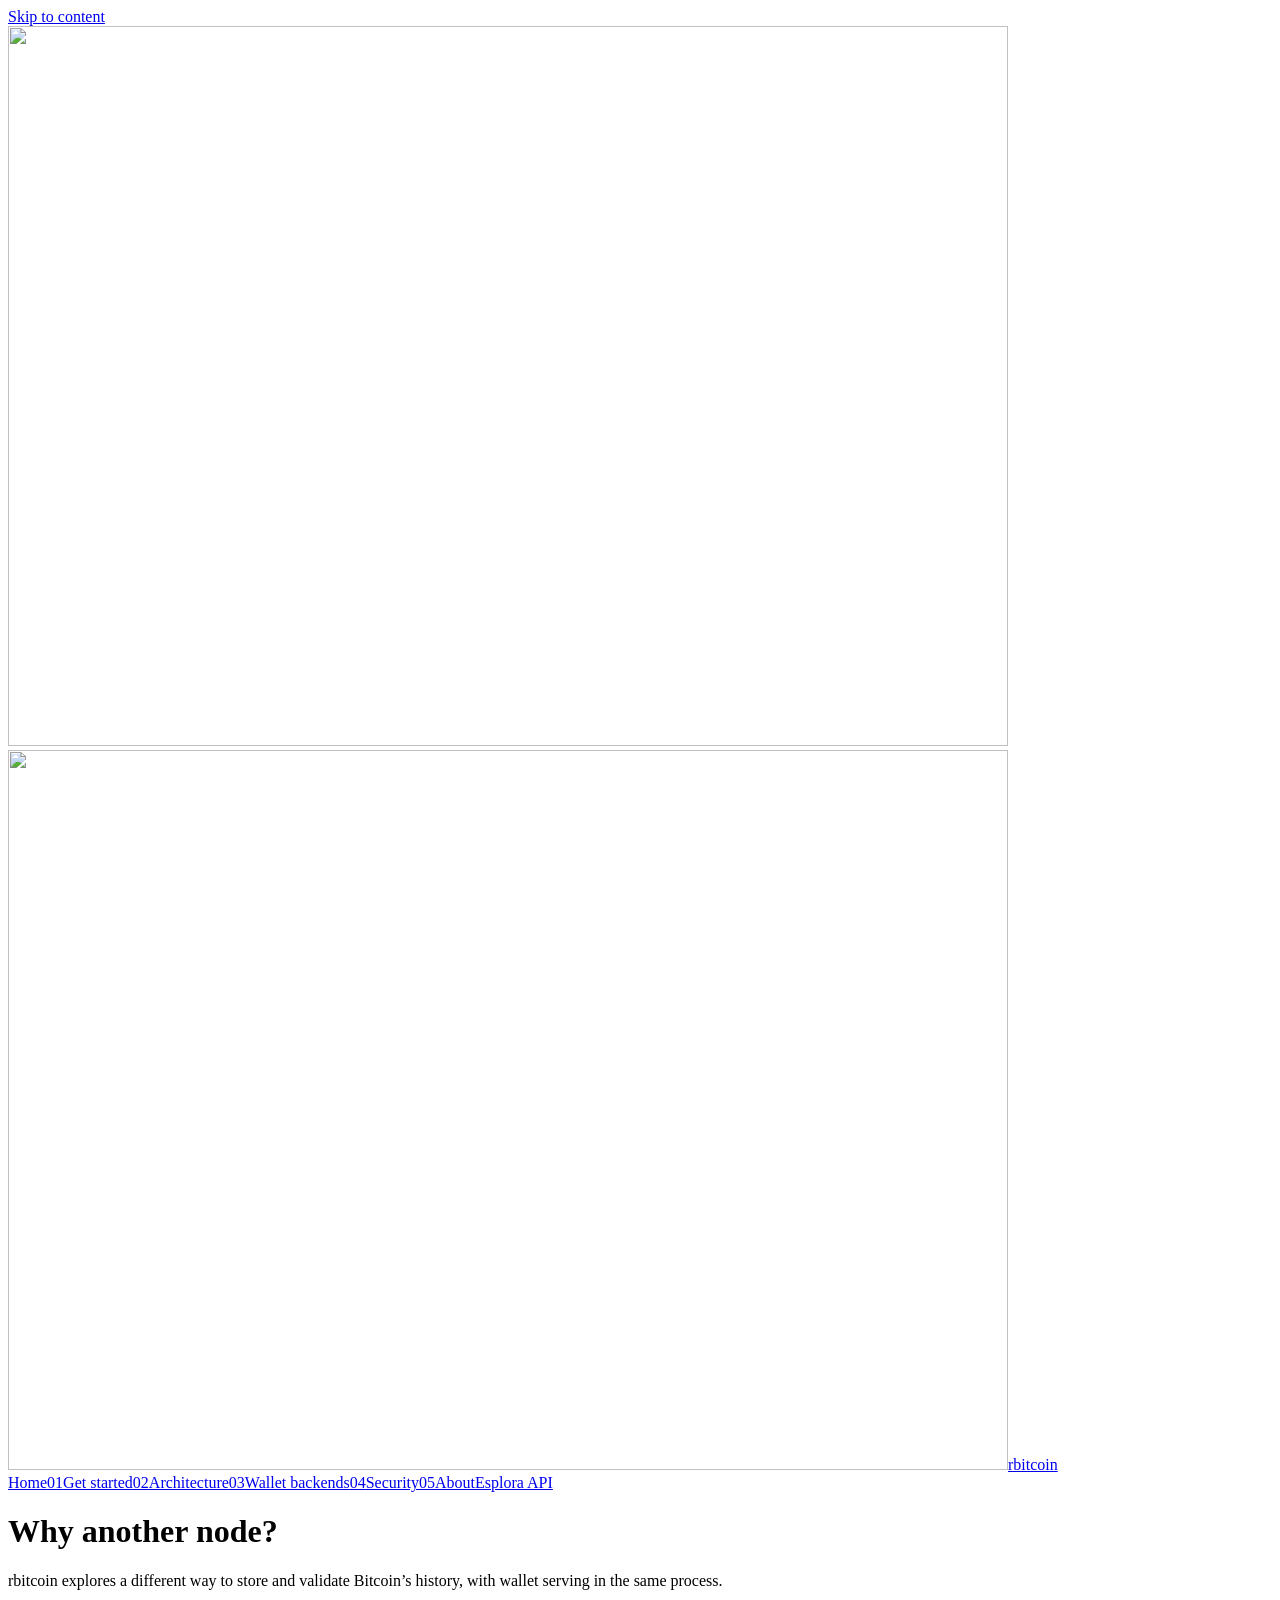
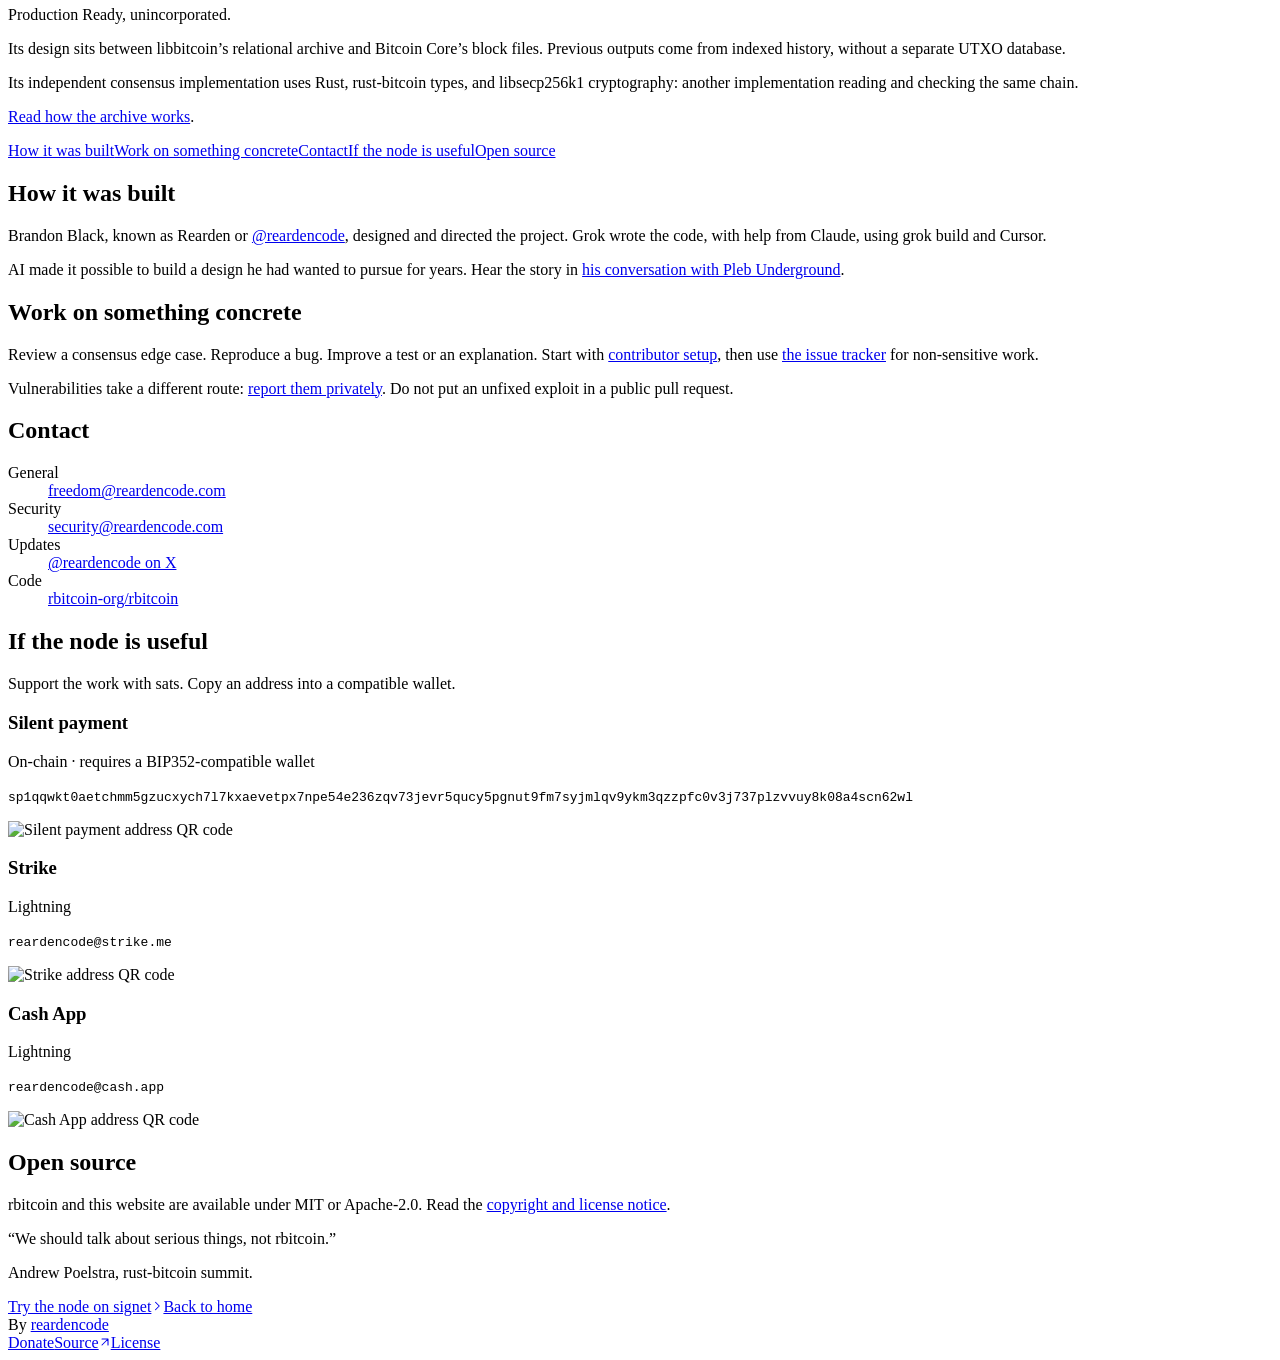
==== commit 7f7abd52: "Put the Poelstra line in its own section." ====
--- a/public/about/index.html
+++ b/public/about/index.html
@@ -265,9 +265,10 @@
             <a href="../NOTICE.txt">copyright and license notice</a>.
           </p>
         </section>
-        <hr class="chapter-rule" />
-        <p>“We should talk about serious things, not rbitcoin.”</p>
-        <p class="annotation">Andrew Poelstra, rust-bitcoin summit.</p>
+        <section>
+          <p>“We should talk about serious things, not rbitcoin.”</p>
+          <p class="annotation">Andrew Poelstra, rust-bitcoin summit.</p>
+        </section>
         <nav aria-label="Continue reading" class="chapter-next">
           <a href="../get-started/index.html"
             >Try the node on signet<svg
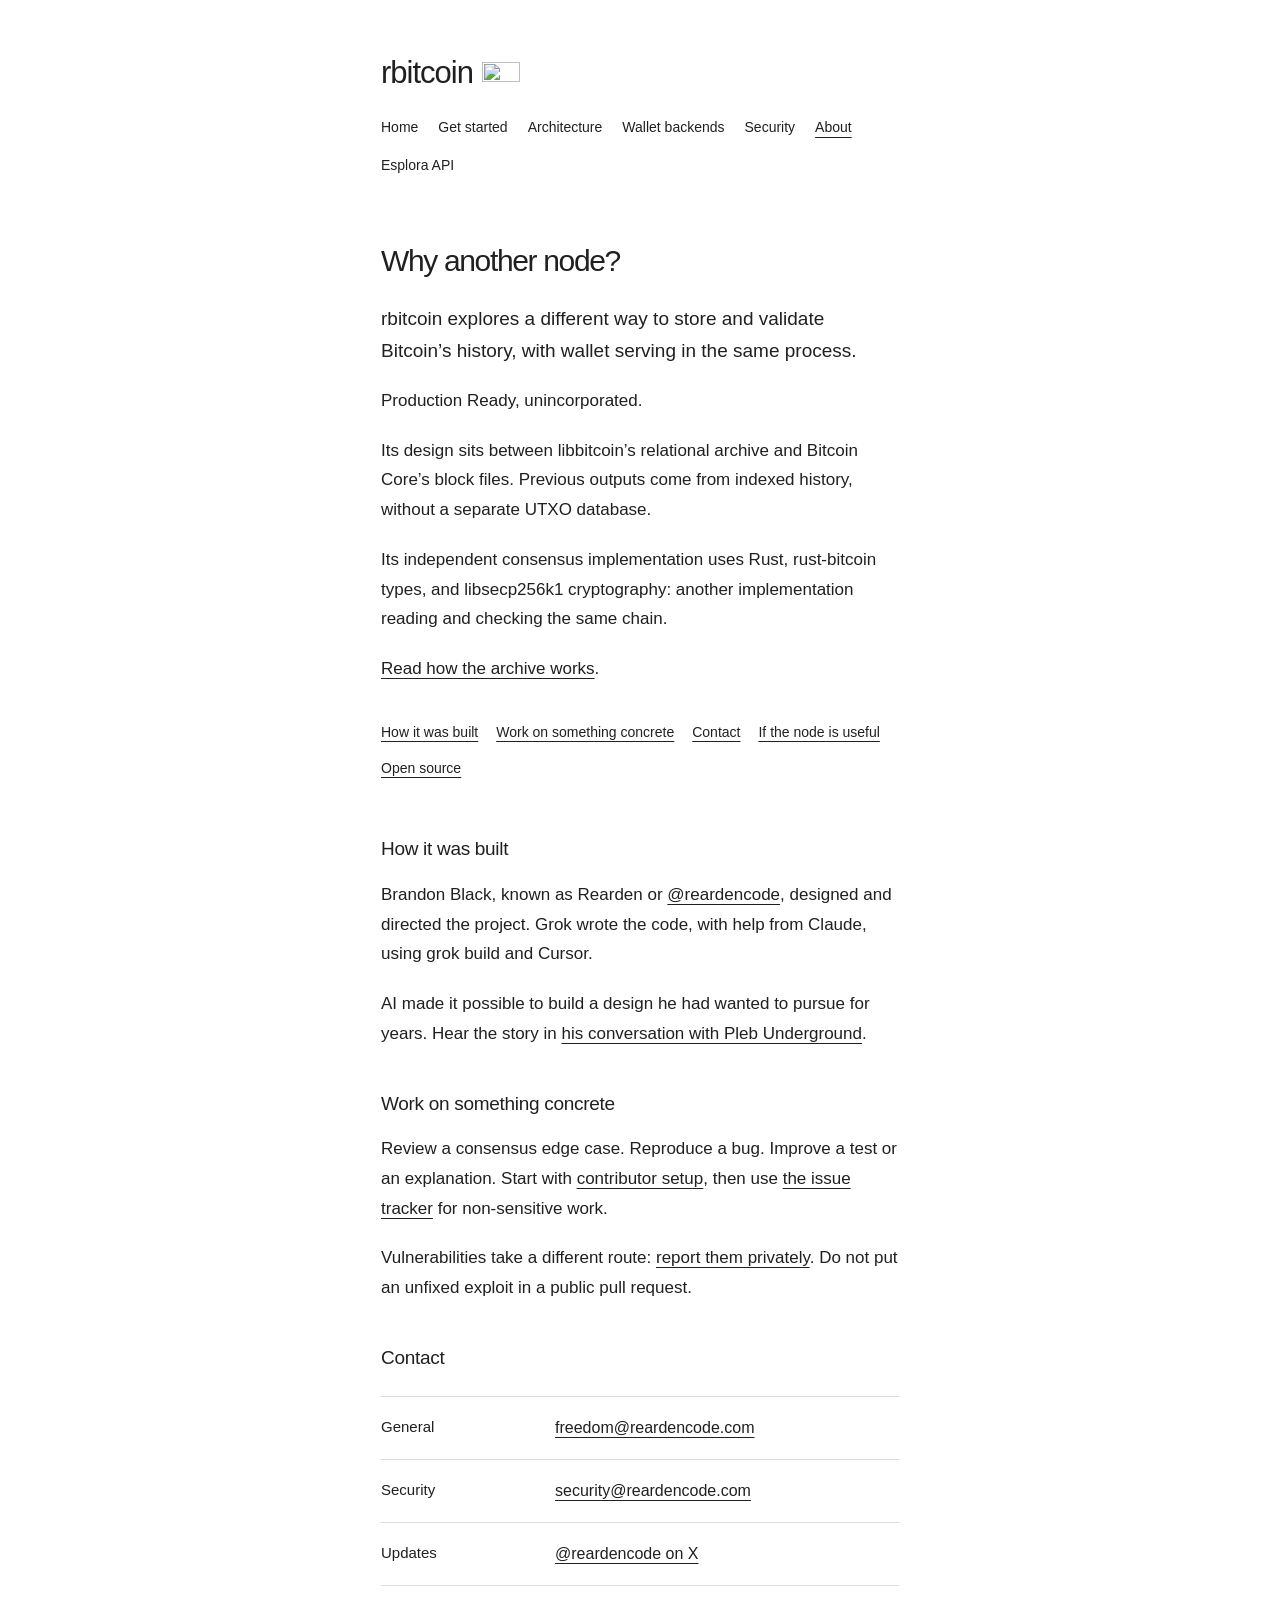
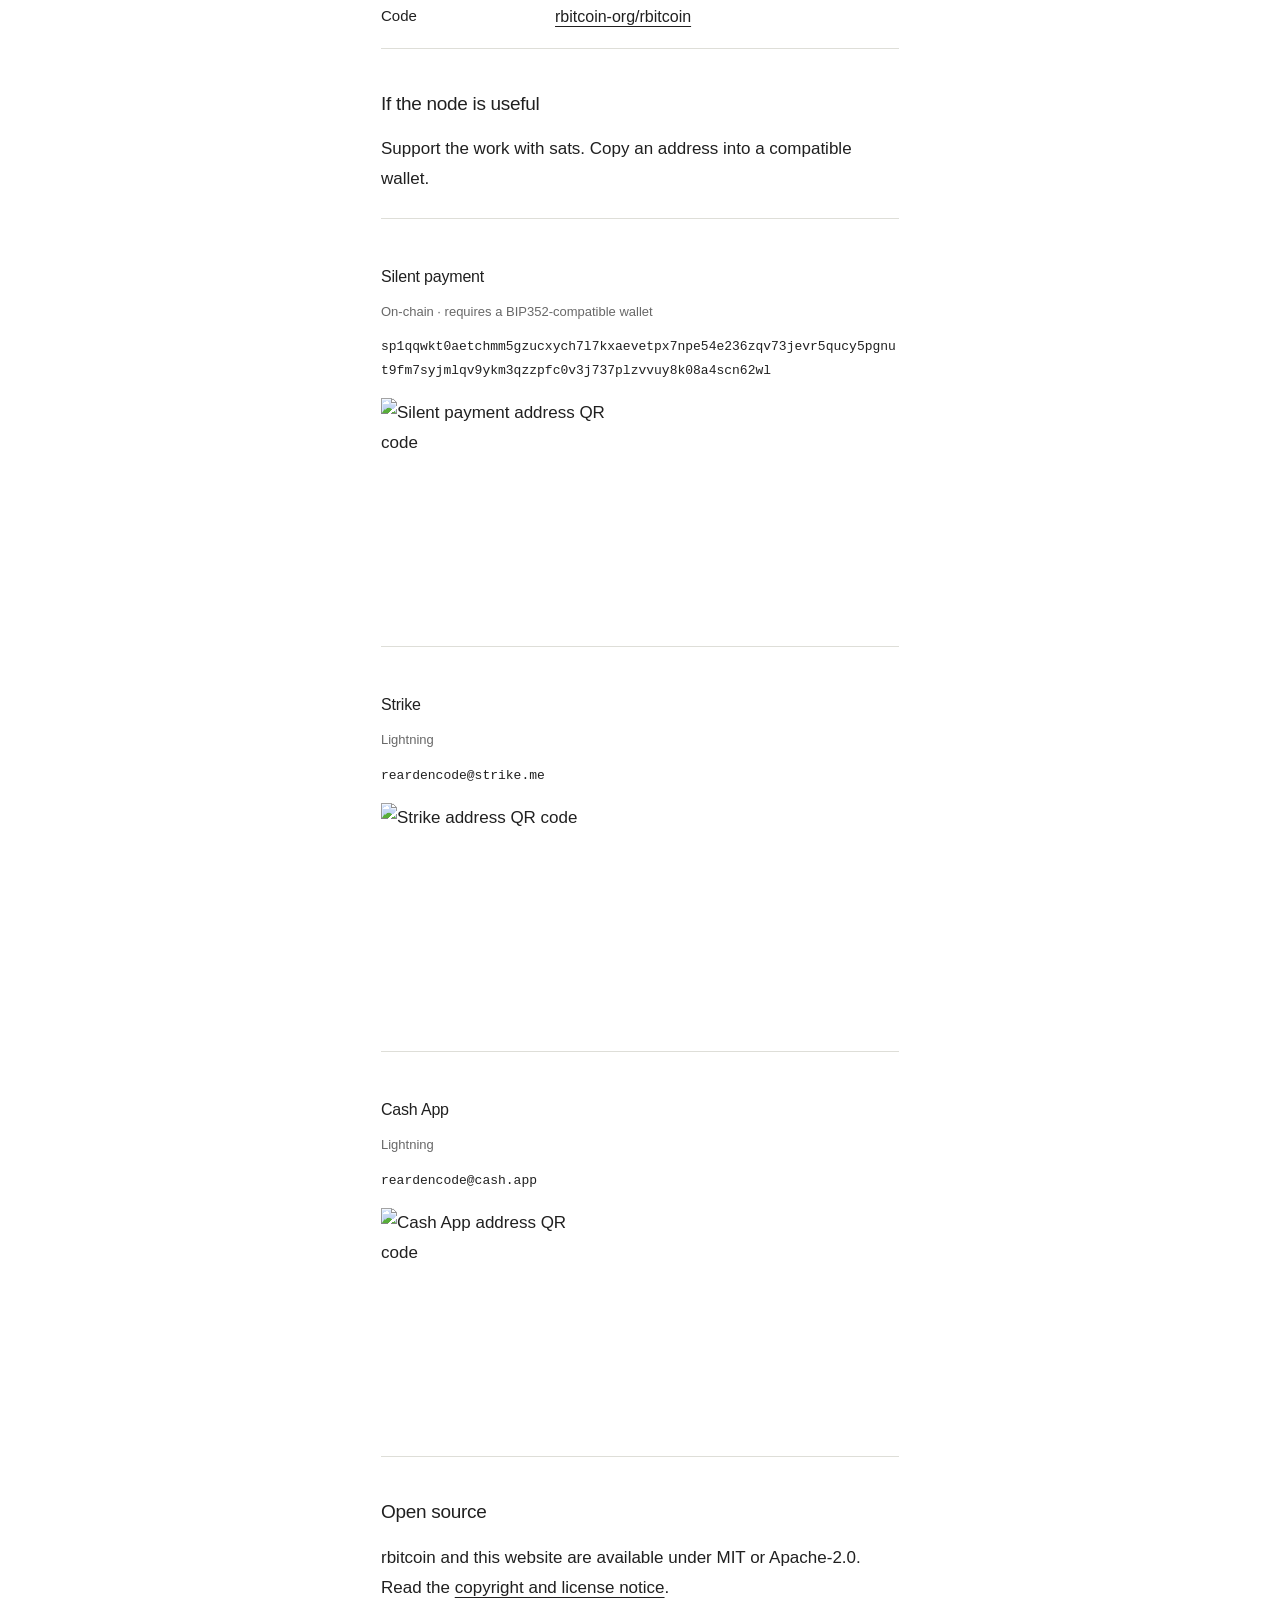
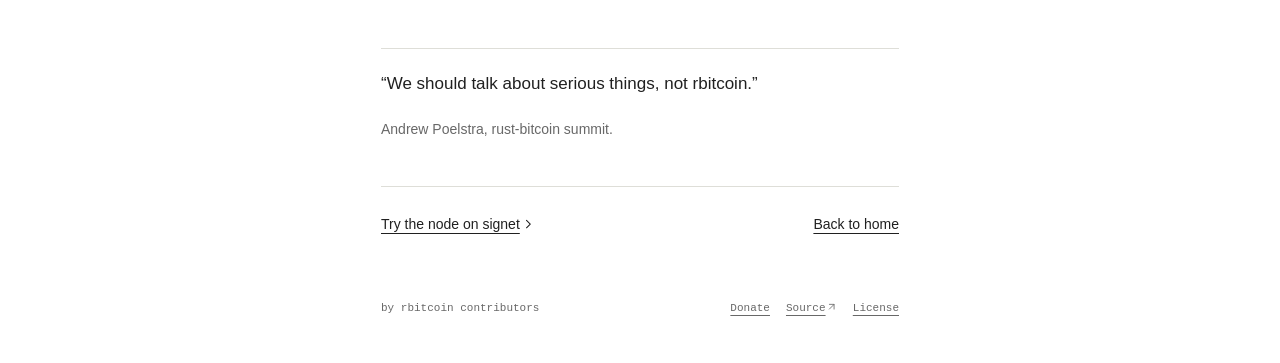
==== commit 092acfa3: "Set the Poelstra section off with a rule, and credit the pages to contributors. Sections have no rul" ====
--- a/public/about/index.html
+++ b/public/about/index.html
@@ -265,7 +265,7 @@
             <a href="../NOTICE.txt">copyright and license notice</a>.
           </p>
         </section>
-        <section>
+        <section class="chapter-close">
           <p>“We should talk about serious things, not rbitcoin.”</p>
           <p class="annotation">Andrew Poelstra, rust-bitcoin summit.</p>
         </section>
@@ -291,7 +291,7 @@
       </main>
     </div>
     <footer class="site-colophon">
-      <span>By <a href="https://x.com/reardencode">reardencode</a></span>
+      <span>by rbitcoin contributors</span>
       <nav aria-label="Project information">
         <a href="index.html#donate">Donate</a
         ><a class="source-link" href="https://github.com/rbitcoin-org/rbitcoin"
--- a/public/assets/site.css
+++ b/public/assets/site.css
@@ -0,0 +1,1656 @@
+/* Essential: original typography, responsive layout, and reading styles. */
+
+* {
+  box-sizing: border-box;
+}
+
+html {
+  scroll-padding-top: 30px;
+}
+
+body {
+  margin: 0;
+  background: var(--paper);
+  color: var(--ink);
+  font-size: 19px;
+  line-height: 1.65;
+}
+
+a {
+  color: inherit;
+  text-decoration-thickness: 1px;
+  text-underline-offset: 4px;
+}
+
+a:hover {
+  color: var(--accent);
+}
+
+a:focus-visible,
+button:focus-visible,
+summary:focus-visible {
+  outline: 2px solid var(--accent);
+  outline-offset: 5px;
+}
+
+button {
+  font: inherit;
+  color: inherit;
+  cursor: pointer;
+}
+
+h1,
+h2,
+h3,
+p,
+figure,
+pre,
+dl {
+  margin: 0;
+}
+
+h1,
+h2,
+h3 {
+  font-weight: 400;
+}
+
+p + p {
+  margin-top: 1.2em;
+}
+
+h2,
+h3,
+[id] {
+  scroll-margin-top: 30px;
+}
+
+::selection {
+  background: var(--selection-bg);
+  color: var(--selection-ink);
+}
+
+.skip {
+  position: fixed;
+  top: 0;
+  left: 20px;
+  padding: 10px 20px;
+  transform: translateY(-150%);
+  background: var(--ink);
+  color: var(--paper);
+  z-index: 9;
+}
+
+.skip:focus {
+  transform: none;
+}
+
+pre {
+  font: 12px/1.9 var(--mono);
+  white-space: pre-wrap;
+  overflow-wrap: anywhere;
+}
+
+summary {
+  cursor: pointer;
+}
+
+footer a {
+  display: inline-block;
+  padding: 3px 0;
+}
+
+@media (prefers-reduced-motion: no-preference) {
+  a,
+  button,
+  summary {
+    transition:
+      color 120ms ease-out,
+      border-color 120ms ease-out,
+      background-color 120ms ease-out;
+  }
+}
+
+@media (max-width: 700px) {
+  body {
+    font-size: 18px;
+  }
+}
+
+@media print {
+  body {
+    background: white !important;
+    color: black !important;
+    font-size: 11pt !important;
+  }
+
+  .skip {
+    display: none !important;
+  }
+
+  a {
+    color: inherit !important;
+  }
+
+  h1,
+  h2,
+  h3 {
+    break-after: avoid;
+  }
+
+  figure,
+  pre {
+    break-inside: avoid;
+  }
+
+  details {
+    display: block;
+  }
+
+  details > * {
+    display: block !important;
+  }
+
+  details::details-content {
+    content-visibility: visible !important;
+    display: block !important;
+  }
+
+  details summary {
+    list-style: none;
+  }
+
+  footer {
+    break-inside: avoid;
+  }
+
+  a[href^="https://github.com"]
+  {
+    text-decoration: underline;
+  }
+
+  * {
+    box-shadow: none !important;
+    position: static !important;
+  }
+}
+
+:root {
+  --paper: #fff;
+  --ink: #202020;
+  --muted: #686868;
+  --line: #e0e0e0;
+  --accent: #202020;
+  --rule: #deded8;
+  --selection-bg: #222;
+  --selection-ink: #fff;
+  color-scheme: light;
+  --sans: Arial, Helvetica, sans-serif;
+  --mono: "SFMono-Regular", Consolas, "Liberation Mono", monospace;
+}
+
+body {
+  font-family: Arial, Helvetica, sans-serif;
+  font-size: 19px;
+  line-height: 1.65;
+}
+
+.essential {
+  max-width: 566px;
+  margin: 105px auto 75px;
+  padding: 0 24px;
+}
+
+.essential h1 {
+  font-size: 38px;
+  line-height: 1.1;
+  letter-spacing: -1.8px;
+  font-weight: 600;
+  margin-bottom: 40px;
+}
+
+.essential h1 a {
+  text-decoration: none;
+}
+
+.essential .opening {
+  font-size: 24px;
+  letter-spacing: -0.5px;
+  line-height: 1.5;
+  margin-bottom: 20px;
+}
+
+.essential p {
+  margin-top: 0;
+  margin-bottom: 23px;
+}
+
+.essential .links {
+  margin-top: 30px;
+  margin-bottom: 58px;
+  display: flex;
+  gap: 26px;
+  font-size: 15px;
+}
+
+.essential h2 {
+  font-size: 12px;
+  line-height: 1.5;
+  font-weight: 600;
+  margin: 0 0 15px;
+  letter-spacing: 0.015em;
+}
+
+.essential section {
+  margin-top: 40px;
+}
+
+.essential .small {
+  font-size: 15px;
+  line-height: 1.8;
+  color: var(--muted);
+}
+
+.essential .small a {
+  color: var(--ink);
+}
+
+.essential footer {
+  border-top: 1px solid var(--line);
+  margin-top: 55px;
+  padding-top: 17px;
+  font-size: 11px;
+  line-height: 1.8;
+  color: var(--muted);
+}
+
+.essential footer a {
+  color: var(--ink);
+}
+
+@media (max-width: 700px) {
+  .essential {
+    margin-top: 68px;
+    margin-bottom: 40px;
+    padding: 0 27px;
+    max-width: 570px;
+  }
+
+  .essential h1 {
+    font-size: 35px;
+    margin-bottom: 32px;
+  }
+
+  .essential .opening {
+    font-size: 23px;
+  }
+
+  .essential .links {
+    margin-bottom: 43px;
+  }
+
+  .essential p {
+    font-size: 18px;
+  }
+
+  .essential .small {
+    font-size: 14px;
+  }
+
+  .essential section {
+    margin-top: 34px;
+  }
+
+  .essential footer {
+    margin-top: 42px;
+  }
+}
+
+@media print {
+  .essential {
+    margin: 20px auto;
+    padding: 0;
+    max-width: 36em;
+  }
+
+  .essential h1 {
+    font-size: 25pt;
+  }
+
+  .essential .opening {
+    font-size: 15pt;
+  }
+
+  .essential section {
+    margin-top: 20px;
+  }
+
+  .essential .links {
+    margin-bottom: 25px;
+  }
+
+  .essential footer {
+    margin-top: 30px;
+  }
+}
+
+.link-icon {
+  display: inline-block;
+  width: 0.86em;
+  height: 0.86em;
+  vertical-align: -0.03em;
+  margin-left: 0.16em;
+  flex: none;
+  overflow: visible;
+  pointer-events: none;
+}
+
+.site a {
+  overflow-wrap: anywhere;
+}
+
+.site code {
+  font-family: var(--mono);
+  font-size: 0.87em;
+  overflow-wrap: anywhere;
+}
+
+.site-colophon {
+  display: flex;
+  align-items: baseline;
+  justify-content: space-between;
+  gap: 20px;
+  max-width: 1296px;
+  margin: 40px auto 0;
+  padding: 0 clamp(24px, 5vw, 72px);
+  width: 100%;
+  font: 12px/1.7 var(--mono);
+  color: var(--muted);
+}
+
+.site-colophon nav {
+  display: flex;
+  gap: 18px;
+  flex-wrap: wrap;
+}
+
+.site-colophon a {
+  display: inline-block;
+  padding: 5px 0;
+}
+
+.essential-site .essential {
+  margin-top: 105px;
+}
+
+.essential-site .essential .site-colophon {
+  padding: 17px 0 0;
+  max-width: none;
+  margin: 50px 0 0;
+}
+
+.essential-site .essential h2 {
+  font-size: 14px;
+}
+
+.essential-site .essential .small {
+  font-size: 15px;
+}
+
+.essential-site ::selection {
+  background: var(--selection-bg);
+  color: var(--selection-ink);
+}
+
+.chapter-grid {
+  width: min(1280px, 100%);
+  margin: 0 auto;
+  padding: 85px clamp(24px, 5vw, 72px) 40px;
+  display: grid;
+  grid-template-columns: minmax(170px, 0.8fr) minmax(0, 2fr);
+  gap: 10%;
+}
+
+.chapter-sidebar {
+  align-self: start;
+}
+
+.chapter-brand {
+  display: inline-block;
+  font: 500 22px/1.2 var(--sans);
+  letter-spacing: -1.5px;
+  text-decoration: none;
+  padding: 0 0 24px;
+  color: var(--ink) !important;
+}
+
+.chapter-nav {
+  display: flex;
+  flex-direction: column;
+  align-items: flex-start;
+  gap: 8px;
+  font: 14px/1.5 var(--mono);
+}
+
+.chapter-nav a {
+  padding: 5px 0;
+  text-decoration: none;
+}
+
+.chapter-nav a:hover,
+.chapter-nav a[aria-current] {
+  text-decoration: underline;
+  text-underline-offset: 5px;
+}
+
+.chapter-nav span {
+  display: inline-block;
+  min-width: 28px;
+  color: var(--muted);
+  font-size: 12px;
+}
+
+.chapter {
+  min-width: 0;
+  max-width: 690px;
+  font: 17px/1.75 var(--sans);
+}
+
+.chapter-title {
+  margin-bottom: 35px;
+}
+
+.chapter-kicker {
+  font: 12px/1.6 var(--mono);
+  color: var(--muted);
+  margin-bottom: 18px !important;
+}
+
+.chapter h1 {
+  font-size: 34px;
+  line-height: 1.22;
+  letter-spacing: -1.35px;
+  font-weight: 400;
+  margin: 0 0 24px;
+}
+
+.chapter-intro {
+  font-size: 19px;
+  line-height: 1.65;
+}
+
+.chapter p {
+  margin: 0 0 20px;
+}
+
+.chapter p:last-child {
+  margin-bottom: 0;
+}
+
+.chapter section {
+  margin: 42px 0 0;
+  scroll-margin-top: 30px;
+}
+
+.chapter h2 {
+  font-size: 19px;
+  line-height: 1.4;
+  font-weight: 500;
+  margin: 0 0 17px;
+  letter-spacing: -0.3px;
+}
+
+.chapter h3 {
+  font-size: 16px;
+  line-height: 1.45;
+  font-weight: 500;
+  margin: 32px 0 12px;
+  letter-spacing: -0.2px;
+}
+
+.api-method {
+  font-family: var(--mono);
+  font-size: 12px;
+  font-weight: 400;
+  letter-spacing: 0.04em;
+  color: var(--muted);
+  margin-right: 8px;
+}
+
+/* API reference: the reading column stays aligned with the rest of the site.
+   A separate rail carries its longer section list without widening the prose. */
+.api-layout {
+  display: grid;
+  grid-template-columns: 170px minmax(0, 1fr);
+  gap: 48px;
+  align-items: start;
+}
+
+.api-page .chapter-title,
+.api-page .chapter-next {
+  margin-left: 218px;
+}
+
+/* Keep the main navigation in the same position and measure as reading pages. */
+.api-page .chapter-sidebar {
+  max-width: 518px;
+  margin-left: auto;
+  margin-right: auto;
+}
+
+.api-page .chapter-title {
+  max-width: 518px;
+}
+
+.api-document {
+  min-width: 0;
+}
+
+.api-document > p,
+.api-document > ul,
+.api-document > ol {
+  max-width: 65ch;
+}
+
+.api-document h2[id] {
+  margin-top: 38px;
+  scroll-margin-top: 30px;
+}
+
+.api-document > section > h2 {
+  padding-top: 20px;
+  border-top: 1px solid var(--rule);
+}
+
+.api-document code,
+.api-operation h3 {
+  overflow-wrap: anywhere;
+  word-break: normal;
+}
+
+.api-operation h3 {
+  display: flex;
+  align-items: baseline;
+  flex-wrap: wrap;
+  gap: 5px 10px;
+}
+
+.api-operation h3 > code {
+  min-width: 0;
+  flex: 1;
+  font-size: 14px;
+  line-height: 1.7;
+}
+
+.api-operation .api-method {
+  margin-right: 0;
+}
+
+.api-permalink {
+  color: var(--muted);
+  font: 14px/1.6 var(--mono);
+  padding: 0 4px;
+  text-decoration: none;
+}
+
+.api-permalink:hover {
+  color: var(--ink);
+  text-decoration: underline;
+}
+
+.api-document pre {
+  overflow-x: auto;
+  white-space: pre;
+  overflow-wrap: normal;
+}
+
+.api-contents {
+  position: sticky;
+  top: 24px;
+  max-height: calc(100vh - 48px);
+  overflow-y: auto;
+  font: 13px/1.55 var(--sans);
+  color: var(--muted);
+}
+
+.api-contents-menu > summary {
+  display: none;
+}
+
+.api-contents-group {
+  display: grid;
+  gap: 3px;
+  margin-bottom: 22px;
+}
+
+.api-contents-group > p {
+  font: 11px/1.6 var(--mono);
+  margin: 0 0 8px;
+}
+
+.api-contents-group a {
+  display: flex;
+  justify-content: space-between;
+  gap: 10px;
+  padding: 4px 0;
+  text-decoration: none;
+  text-underline-offset: 4px;
+}
+
+.api-contents a:hover,
+.api-contents a[aria-current="location"] {
+  color: var(--ink);
+  text-decoration: underline;
+}
+
+.api-contents a span {
+  font: 11px/1.9 var(--mono);
+}
+
+.api-contents-group .api-back-top {
+  margin-top: 18px;
+  font-size: 12px;
+}
+
+/* 614px reading frame + 170px rail + 48px gap need room on both sides. */
+@media screen and (max-width: 1120px) {
+  .api-layout {
+    display: block;
+  }
+
+  .api-page .chapter-title,
+  .api-page .chapter-next {
+    margin-left: 0;
+  }
+
+  .api-contents {
+    top: 0;
+    z-index: 2;
+    margin-bottom: 28px;
+    background: var(--paper);
+    border-top: 1px solid var(--rule);
+    border-bottom: 1px solid var(--rule);
+  }
+
+  .api-contents-menu > summary {
+    display: flex;
+    align-items: center;
+    gap: 12px;
+    padding: 14px 0;
+    cursor: pointer;
+    color: var(--ink);
+    list-style: none;
+  }
+
+  .api-contents-menu > summary::-webkit-details-marker {
+    display: none;
+  }
+
+  .api-contents-menu > summary::after {
+    content: "+";
+    margin-left: auto;
+    font: 18px/1 var(--mono);
+  }
+
+  .api-contents-menu[open] > summary::after {
+    content: "−";
+  }
+
+  .api-current-section {
+    color: var(--muted);
+    overflow: hidden;
+    text-overflow: ellipsis;
+    white-space: nowrap;
+    max-width: 55%;
+  }
+
+  .api-contents-links {
+    display: grid;
+    grid-template-columns: repeat(2, minmax(0, 1fr));
+    gap: 0 24px;
+    max-height: 60vh;
+    overflow-y: auto;
+  }
+
+  .api-contents-group a {
+    padding: 7px 0;
+  }
+
+  .api-document h2[id],
+  .api-document section {
+    scroll-margin-top: 82px;
+  }
+}
+
+@media print {
+  .api-layout {
+    display: block;
+  }
+  .api-contents,
+  .api-permalink {
+    display: none;
+  }
+  .api-page .chapter-title,
+  .api-page .chapter-next {
+    margin-left: 0;
+  }
+}
+
+.chapter-contents {
+  display: flex;
+  flex-wrap: wrap;
+  gap: 8px 20px;
+  padding: 20px 0;
+  border-top: 1px solid var(--rule);
+  border-bottom: 1px solid var(--rule);
+  font: 14px/1.55 var(--sans);
+}
+
+.chapter-contents a {
+  padding: 3px 0;
+}
+
+.chapter .annotation {
+  font: 14px/1.65 var(--sans);
+  color: var(--muted);
+}
+
+.chapter pre {
+  margin: 23px 0;
+  padding: 17px 0 17px 20px;
+  border-left: 1px solid var(--rule);
+  font: 14px/1.8 var(--mono);
+  white-space: pre-wrap;
+  overflow-wrap: anywhere;
+}
+
+.chapter pre code {
+  font: inherit;
+}
+
+.fact-list {
+  margin: 24px 0;
+}
+
+.fact-list > div {
+  display: grid;
+  grid-template-columns: minmax(110px, 0.65fr) minmax(0, 1.5fr);
+  gap: 25px;
+  padding: 17px 0;
+  border-top: 1px solid var(--rule);
+}
+
+.fact-list > div:last-child {
+  border-bottom: 1px solid var(--rule);
+}
+
+.fact-list dt {
+  font-size: 15px;
+  font-weight: 500;
+}
+
+.fact-list dd {
+  margin: 0;
+  font-size: 16px;
+}
+
+.chapter table {
+  width: 100%;
+  border-collapse: collapse;
+  margin: 24px 0;
+  table-layout: fixed;
+  font-size: 15px;
+  line-height: 1.6;
+}
+
+.chapter caption {
+  text-align: left;
+  font: 12px/1.6 var(--mono);
+  color: var(--muted);
+  margin-bottom: 15px;
+}
+
+.chapter th,
+.chapter td {
+  text-align: left;
+  vertical-align: top;
+  border-bottom: 1px solid var(--rule);
+  padding: 14px 12px 14px 0;
+  overflow-wrap: anywhere;
+}
+
+.chapter th {
+  font-weight: 500;
+}
+
+.chapter th:first-child {
+  width: 34%;
+}
+
+.chapter table.api-rows th:first-child {
+  width: 18%;
+}
+
+.chapter section.chapter-close {
+  margin-top: 45px;
+  padding-top: 20px;
+  border-top: 1px solid var(--rule);
+}
+
+.chapter-next {
+  display: flex;
+  align-items: baseline;
+  justify-content: space-between;
+  flex-wrap: wrap;
+  gap: 20px;
+  margin-top: 45px;
+  padding-top: 20px;
+  border-top: 1px solid var(--rule);
+  font-size: 14px;
+}
+
+.chapter-next a {
+  padding: 5px 0;
+}
+
+.essential-site.reading-page .chapter-grid {
+  display: block;
+  max-width: 614px;
+  padding-top: 55px;
+}
+
+.essential-site.reading-page .chapter-sidebar {
+  margin-bottom: 62px;
+}
+
+.essential-site.reading-page .chapter-nav {
+  flex-direction: row;
+  flex-wrap: wrap;
+  gap: 7px 20px;
+  font-family: var(--sans);
+}
+
+.essential-site.reading-page .chapter-nav span {
+  display: none;
+}
+
+.essential-site.reading-page .chapter-brand {
+  font-size: 26px;
+  font-weight: 600;
+}
+
+.essential-site.reading-page .chapter h1 {
+  font-size: 30px;
+  font-weight: 500;
+}
+
+.essential-site.reading-page .chapter-kicker {
+  display: none;
+}
+
+.essential-site.reading-page .chapter-contents {
+  border: 0;
+  padding: 0 0 12px;
+  gap: 8px 18px;
+}
+
+@media (max-width: 800px) {
+  .chapter-grid {
+    grid-template-columns: minmax(140px, 0.7fr) minmax(0, 2fr);
+    gap: 30px;
+  }
+
+  .chapter h1 {
+    font-size: 29px;
+  }
+}
+
+@media (max-width: 650px) {
+  .site-colophon {
+    display: block;
+  }
+
+  .site-colophon nav {
+    margin-top: 8px;
+  }
+
+  .essential-site .essential {
+    margin-top: 65px;
+  }
+
+  .essential-site .essential .links {
+    flex-wrap: wrap;
+  }
+
+  .chapter-grid {
+    display: block;
+    padding: 35px 27px;
+  }
+
+  .chapter-sidebar {
+    margin-bottom: 45px;
+  }
+
+  .chapter-brand {
+    padding-bottom: 20px;
+  }
+
+  .chapter-nav {
+    flex-direction: row;
+    flex-wrap: wrap;
+    gap: 6px 18px;
+    font-size: 14px;
+  }
+
+  .chapter-nav span {
+    display: none;
+  }
+
+  .chapter {
+    padding-top: 0;
+    font-size: 16px;
+  }
+
+  .chapter h1 {
+    font-size: 28px;
+    letter-spacing: -1px;
+  }
+
+  .chapter-intro {
+    font-size: 18px;
+  }
+
+  .essential-site.reading-page .chapter-grid {
+    padding-top: 35px;
+  }
+
+  .essential-site.reading-page .chapter-sidebar {
+    margin-bottom: 42px;
+  }
+
+  .chapter section {
+    margin-top: 36px;
+  }
+
+  .fact-list > div {
+    grid-template-columns: minmax(0, 1fr);
+    gap: 8px;
+  }
+
+  .chapter pre {
+    padding-left: 12px;
+    font-size: 13px;
+  }
+
+  .chapter-contents {
+    display: block;
+  }
+
+  .chapter-contents a {
+    display: block;
+    padding: 6px 0;
+  }
+
+  .chapter table {
+    font-size: 14px;
+  }
+
+  .chapter table.api-rows th:first-child {
+    width: 6rem;
+  }
+
+  .chapter th:first-child {
+    width: 38%;
+  }
+}
+
+@media print {
+  .chapter-nav,
+  .chapter-contents,
+  .chapter-next,
+  .site-colophon {
+    display: none !important;
+  }
+
+  .chapter-grid {
+    display: block !important;
+    padding: 0 !important;
+    margin: 0;
+    max-width: none;
+    width: 100%;
+  }
+
+  .chapter-sidebar {
+    margin: 0 0 20px;
+  }
+
+  .chapter-brand {
+    padding: 0;
+  }
+
+  .chapter {
+    padding: 0;
+    max-width: none;
+    font-size: 11pt;
+  }
+
+  .chapter h1 {
+    font-size: 24pt !important;
+  }
+
+  .chapter-intro {
+    font-size: 12pt;
+  }
+
+  .chapter section {
+    break-inside: auto;
+    margin-top: 25px;
+  }
+
+  .chapter h2 {
+    break-after: avoid;
+  }
+
+  .chapter table {
+    font-size: 10pt;
+  }
+
+  .chapter tr,
+  .fact-list > div {
+    break-inside: avoid;
+  }
+
+  .chapter pre {
+    font-size: 9pt;
+  }
+}
+
+.site > .site-colophon {
+  padding-bottom: 40px;
+}
+
+/* Theme follows the system until the reader makes a choice. */
+:root[data-theme="dark"] {
+  --paper: #171818;
+  --ink: #e9e8e4;
+  --muted: #aaa9a4;
+  --line: #3b3d3c;
+  --rule: #3b3d3c;
+  --accent: #fff;
+  --selection-bg: #deddd7;
+  --selection-ink: #171818;
+  color-scheme: dark;
+}
+
+@media (prefers-color-scheme: dark) {
+  :root:not([data-theme="light"]) {
+    --paper: #171818;
+    --ink: #e9e8e4;
+    --muted: #aaa9a4;
+    --line: #3b3d3c;
+    --rule: #3b3d3c;
+    --accent: #fff;
+    --selection-bg: #deddd7;
+    --selection-ink: #171818;
+    color-scheme: dark;
+  }
+}
+
+/* Quiet, keyboard-accessible control in the footer. */
+.theme-toggle {
+  display: inline-flex;
+  align-items: center;
+  gap: 6px;
+  min-height: 44px;
+  padding: 5px 0;
+  border: 0;
+  border-radius: 0;
+  background: transparent;
+  color: inherit;
+  font: inherit;
+  cursor: pointer;
+}
+.theme-toggle[hidden] {
+  display: none;
+}
+.theme-toggle:hover {
+  color: var(--accent);
+}
+.theme-label {
+  text-decoration: underline;
+  text-decoration-thickness: 1px;
+  text-underline-offset: 4px;
+}
+.theme-symbol {
+  font-family: var(--sans);
+  font-size: 14px;
+  line-height: 1;
+}
+.essential footer .theme-toggle {
+  color: var(--ink);
+}
+@media print {
+  :root,
+  :root[data-theme],
+  :root:not([data-theme="light"]) {
+    --paper: #fff !important;
+    --ink: #202020 !important;
+    --muted: #686868 !important;
+    --line: #e0e0e0 !important;
+    --rule: #deded8 !important;
+    --accent: #202020 !important;
+    color-scheme: light !important;
+  }
+  .theme-toggle {
+    display: none !important;
+  }
+}
+
+/* Original mark with Host Grotesk Medium lettering. */
+@font-face {
+  font-family: "Host Grotesk";
+  src: url("fonts/HostGrotesk-Medium.ttf") format("truetype");
+  font-style: normal;
+  font-weight: 500;
+  font-display: swap;
+}
+.brand-lockup {
+  display: inline-flex;
+  align-items: center;
+  gap: 12px;
+  vertical-align: middle;
+}
+.brand-name {
+  order: -1;
+  font:
+    500 44px/1 "Host Grotesk",
+    Arial,
+    sans-serif;
+  letter-spacing: -1.5px;
+}
+.brand-mark {
+  display: block;
+  width: 52px;
+  height: auto;
+  flex: none;
+}
+.chapter-brand .brand-lockup {
+  gap: 9px;
+}
+.chapter-brand .brand-name {
+  font-size: 31px;
+  letter-spacing: -1px;
+}
+.chapter-brand .brand-mark {
+  width: 38px;
+}
+.site-colophon nav {
+  align-items: center;
+}
+.wordmark-dark {
+  display: none;
+}
+:root[data-theme="dark"] .wordmark-light {
+  display: none;
+}
+:root[data-theme="dark"] .wordmark-dark {
+  display: block;
+}
+@media (prefers-color-scheme: dark) {
+  :root:not([data-theme="light"]) .wordmark-light {
+    display: none;
+  }
+  :root:not([data-theme="light"]) .wordmark-dark {
+    display: block;
+  }
+}
+@media print {
+  .wordmark-light {
+    display: block !important;
+  }
+  .wordmark-dark {
+    display: none !important;
+  }
+}
+
+/* Commands share the reading column's quiet rule and palette. */
+.command-block {
+  min-width: 0;
+  margin: 23px 0;
+  border-left: 1px solid var(--rule);
+  padding-left: 20px;
+}
+.command-block figcaption {
+  display: flex;
+  align-items: center;
+  justify-content: space-between;
+  gap: 12px;
+  color: var(--muted);
+  font: 12px/1.5 var(--sans);
+}
+.copy-command {
+  display: inline-flex;
+  align-items: center;
+  justify-content: flex-end;
+  gap: 6px;
+  min-height: 44px;
+  min-width: 78px;
+  flex: none;
+  padding: 8px 0 8px 8px;
+  border: 0;
+  background: transparent;
+  color: var(--muted);
+  font: inherit;
+}
+.copy-command[hidden] {
+  display: none;
+}
+.copy-command:hover {
+  color: var(--ink);
+}
+.copy-command:disabled {
+  cursor: wait;
+}
+.chapter .command-block pre {
+  margin: 0;
+  padding: 4px 0 12px;
+  border: 0;
+  overflow-x: auto;
+  white-space: pre;
+  overflow-wrap: normal;
+}
+.chapter .command-block code {
+  overflow-wrap: normal;
+}
+.command-block pre:focus-visible {
+  outline: 2px solid var(--accent);
+  outline-offset: 4px;
+}
+.chapter .copy-status {
+  position: absolute;
+  width: 1px;
+  height: 1px;
+  overflow: hidden;
+  clip-path: inset(50%);
+  margin: 0;
+}
+.chapter .copy-status.copy-error {
+  position: static;
+  width: auto;
+  height: auto;
+  clip-path: none;
+  color: var(--muted);
+  font-size: 13px;
+}
+/* Platform names and download actions share a calm, aligned row. */
+.download-files {
+  list-style: none;
+  margin: 24px 0;
+  padding: 0;
+}
+.download-files li {
+  display: flex;
+  align-items: center;
+  justify-content: space-between;
+  gap: 16px;
+  padding: 14px 0;
+  border-top: 1px solid var(--rule);
+}
+.download-files li:last-child {
+  border-bottom: 1px solid var(--rule);
+}
+.download-platform {
+  display: grid;
+  gap: 2px;
+  font-size: 16px;
+  line-height: 1.5;
+}
+.download-arch {
+  color: var(--muted);
+  font-size: 13px;
+}
+.download-links {
+  display: flex;
+  align-items: center;
+  gap: 18px;
+  flex: none;
+  font-size: 14px;
+}
+.download-links a {
+  display: inline-flex;
+  align-items: center;
+  min-height: 44px;
+}
+@media (max-width: 420px) {
+  .download-files li {
+    align-items: flex-start;
+    flex-direction: column;
+    gap: 4px;
+  }
+  .download-links {
+    gap: 24px;
+  }
+}
+.build-option,
+.coverage-summary {
+  margin-top: 28px;
+  border-top: 1px solid var(--rule);
+  padding-top: 18px;
+}
+.build-option summary,
+.coverage-summary summary {
+  cursor: pointer;
+}
+.coverage-meta {
+  margin: 12px 0 0;
+  color: var(--muted);
+  font-size: 15px;
+}
+.chapter ul.coverage-crates {
+  list-style: none;
+  margin: 18px 0 0;
+  padding: 0;
+}
+.coverage-crates li {
+  display: flex;
+  flex-wrap: wrap;
+  justify-content: space-between;
+  align-items: baseline;
+  gap: 4px 16px;
+  border-top: 1px solid var(--rule);
+  padding: 7px 0;
+  font: 14px/1.4 var(--mono);
+}
+.coverage-crates li:last-child {
+  border-bottom: 1px solid var(--rule);
+}
+.coverage-figures {
+  display: flex;
+  gap: 16px;
+  font-variant-numeric: tabular-nums;
+  white-space: nowrap;
+}
+.coverage-hit {
+  color: var(--muted);
+}
+.coverage-summary[hidden],
+.coverage-crates[hidden] {
+  display: none !important;
+}
+.build-option > p {
+  margin-top: 18px;
+}
+@media (max-width: 650px) {
+  .command-block {
+    padding-left: 12px;
+  }
+}
+@media print {
+  .copy-command,
+  .copy-status {
+    display: none !important;
+  }
+  .chapter .command-block pre {
+    white-space: pre-wrap;
+    overflow-wrap: anywhere;
+  }
+}
+
+/* Archive comparison: two stores and one changing output. */
+.archive-comparison {
+  --diagram-accent: #b84b28;
+  margin: 28px 0;
+  padding: 20px 0;
+  border-block: 1px solid var(--rule);
+}
+:root[data-theme="dark"] .archive-comparison {
+  --diagram-accent: #ec7f5b;
+}
+@media (prefers-color-scheme: dark) {
+  :root:not([data-theme="light"]) .archive-comparison {
+    --diagram-accent: #ec7f5b;
+  }
+}
+.archive-comparison figcaption {
+  font-size: 16px;
+}
+.archive-controls {
+  display: flex;
+  flex-wrap: wrap;
+  gap: 24px;
+  margin: 12px 0 24px;
+}
+.archive-controls[hidden] {
+  display: none;
+}
+.archive-controls button {
+  border: 0;
+  border-bottom: 2px solid transparent;
+  background: none;
+  padding: 10px 0;
+  min-height: 44px;
+  font: 13px/1.5 var(--sans);
+  color: var(--muted);
+}
+.archive-controls button[aria-pressed="true"] {
+  color: var(--ink);
+  border-color: var(--diagram-accent);
+}
+.comparison-rows {
+  display: grid;
+  gap: 28px;
+}
+.comparison-row {
+  display: grid;
+  grid-template-columns: 130px minmax(0, 1fr);
+  align-items: center;
+  gap: 16px;
+}
+.comparison-row > span {
+  font-size: 14px;
+}
+.comparison-row svg {
+  display: block;
+  width: 100%;
+  height: auto;
+}
+.comparison-row svg text {
+  fill: var(--ink);
+  font:
+    18px Arial,
+    sans-serif;
+  text-anchor: middle;
+}
+.comparison-row .token {
+  fill: var(--paper);
+  stroke: var(--muted);
+  stroke-width: 1;
+}
+.comparison-row .focus-token {
+  stroke: var(--diagram-accent);
+  stroke-width: 2;
+}
+.comparison-row .accent {
+  stroke: var(--diagram-accent);
+  fill: none;
+}
+.chapter .archive-caption {
+  min-height: 48px;
+  margin: 24px 0 0;
+  font-size: 14px;
+  color: var(--muted);
+}
+@media (max-width: 420px) {
+  .comparison-row {
+    grid-template-columns: 1fr;
+    gap: 8px;
+  }
+  .comparison-rows {
+    gap: 24px;
+  }
+}
+@media print {
+  .archive-controls {
+    display: none !important;
+  }
+  .archive-comparison {
+    --diagram-accent: #202020 !important;
+    break-inside: avoid;
+  }
+}
+
+/* Keep the reading measure and footer alignment steady across viewports. */
+@media screen {
+  .essential-site.reading-page .chapter-grid {
+    max-width: 614px;
+    padding-left: 48px;
+    padding-right: 48px;
+  }
+  .reading-page > .site-colophon {
+    max-width: 614px;
+    margin-top: 12px;
+    padding: 0 48px 40px;
+    font-size: 11px;
+    gap: 16px;
+  }
+  /* Route tables need more than the reading measure. */
+  .essential-site.reading-page.api-page .chapter {
+    max-width: none;
+  }
+  .reading-page > .site-colophon nav {
+    gap: 16px;
+  }
+  .chapter h1,
+  .chapter h2,
+  .chapter h3 {
+    text-wrap: balance;
+  }
+  .chapter ul:not(.download-files):not(.coverage-crates),
+  .chapter ol {
+    margin: 20px 0;
+    padding-left: 22px;
+  }
+  .chapter li + li {
+    margin-top: 10px;
+  }
+  .chapter .coverage-crates li + li {
+    margin-top: 0;
+  }
+  .chapter .download-files li + li {
+    margin-top: 0;
+  }
+}
+@media screen and (min-width: 1121px) {
+  .essential-site.reading-page.api-page .chapter-grid,
+  .essential-site.reading-page.api-page > .site-colophon {
+    max-width: 1040px;
+  }
+  .essential-site.reading-page.api-page > .site-colophon {
+    padding-left: 266px;
+  }
+}
+@media screen and (max-width: 650px) {
+  .essential-site.reading-page .chapter-grid {
+    padding-left: 27px;
+    padding-right: 27px;
+  }
+  .reading-page > .site-colophon {
+    padding-left: 27px;
+    padding-right: 27px;
+  }
+  .essential-site.reading-page .chapter h1 {
+    font-size: 28px;
+    letter-spacing: -1px;
+  }
+}
+
+/* Underline the Source label, not the gap or external-link icon. */
+.source-link {
+  text-decoration: none;
+}
+.source-link span {
+  text-decoration: underline;
+  text-decoration-thickness: 1px;
+  text-underline-offset: 4px;
+}
+
+/* Donation destinations remain selectable, including without JavaScript. */
+.donation-methods {
+  margin: 24px 0;
+  border-bottom: 1px solid var(--rule);
+}
+.donation-method {
+  border-top: 1px solid var(--rule);
+  padding: 14px 0 24px;
+}
+.donation-heading {
+  display: flex;
+  align-items: center;
+  justify-content: space-between;
+  gap: 20px;
+}
+.donation-heading h3 {
+  font: 500 16px/1.5 var(--sans);
+}
+.donation-heading .copy-command {
+  font: 13px/1.5 var(--sans);
+  text-decoration: underline;
+  text-underline-offset: 4px;
+}
+.chapter .donation-note {
+  font-size: 13px;
+  color: var(--muted);
+  margin: 0 0 12px;
+}
+.donation-method code {
+  display: block;
+  font: 13px/1.8 var(--mono);
+  overflow-wrap: anywhere;
+  user-select: all;
+}
+@media print {
+  .donation-method {
+    break-inside: avoid;
+  }
+}
+
+.donation-qr {
+  margin-top: 16px;
+}
+.donation-actions {
+  display: flex;
+  align-items: center;
+  gap: 18px;
+  flex: none;
+}
+.donation-actions .copy-command {
+  min-width: 0;
+  padding-inline: 0;
+}
+.qr-toggle {
+  border: 0;
+  background: none;
+  padding: 10px 0;
+  min-height: 44px;
+  color: var(--muted);
+  font: 13px/1.5 var(--sans);
+  text-decoration: underline;
+  text-underline-offset: 4px;
+}
+.qr-toggle:hover {
+  color: var(--ink);
+}
+@media print {
+  .qr-toggle {
+    display: none;
+  }
+}
+.donation-qr img {
+  display: block;
+  width: 224px;
+  max-width: 100%;
+  height: auto;
+  margin-top: 12px;
+  background: white;
+  image-rendering: pixelated;
+}
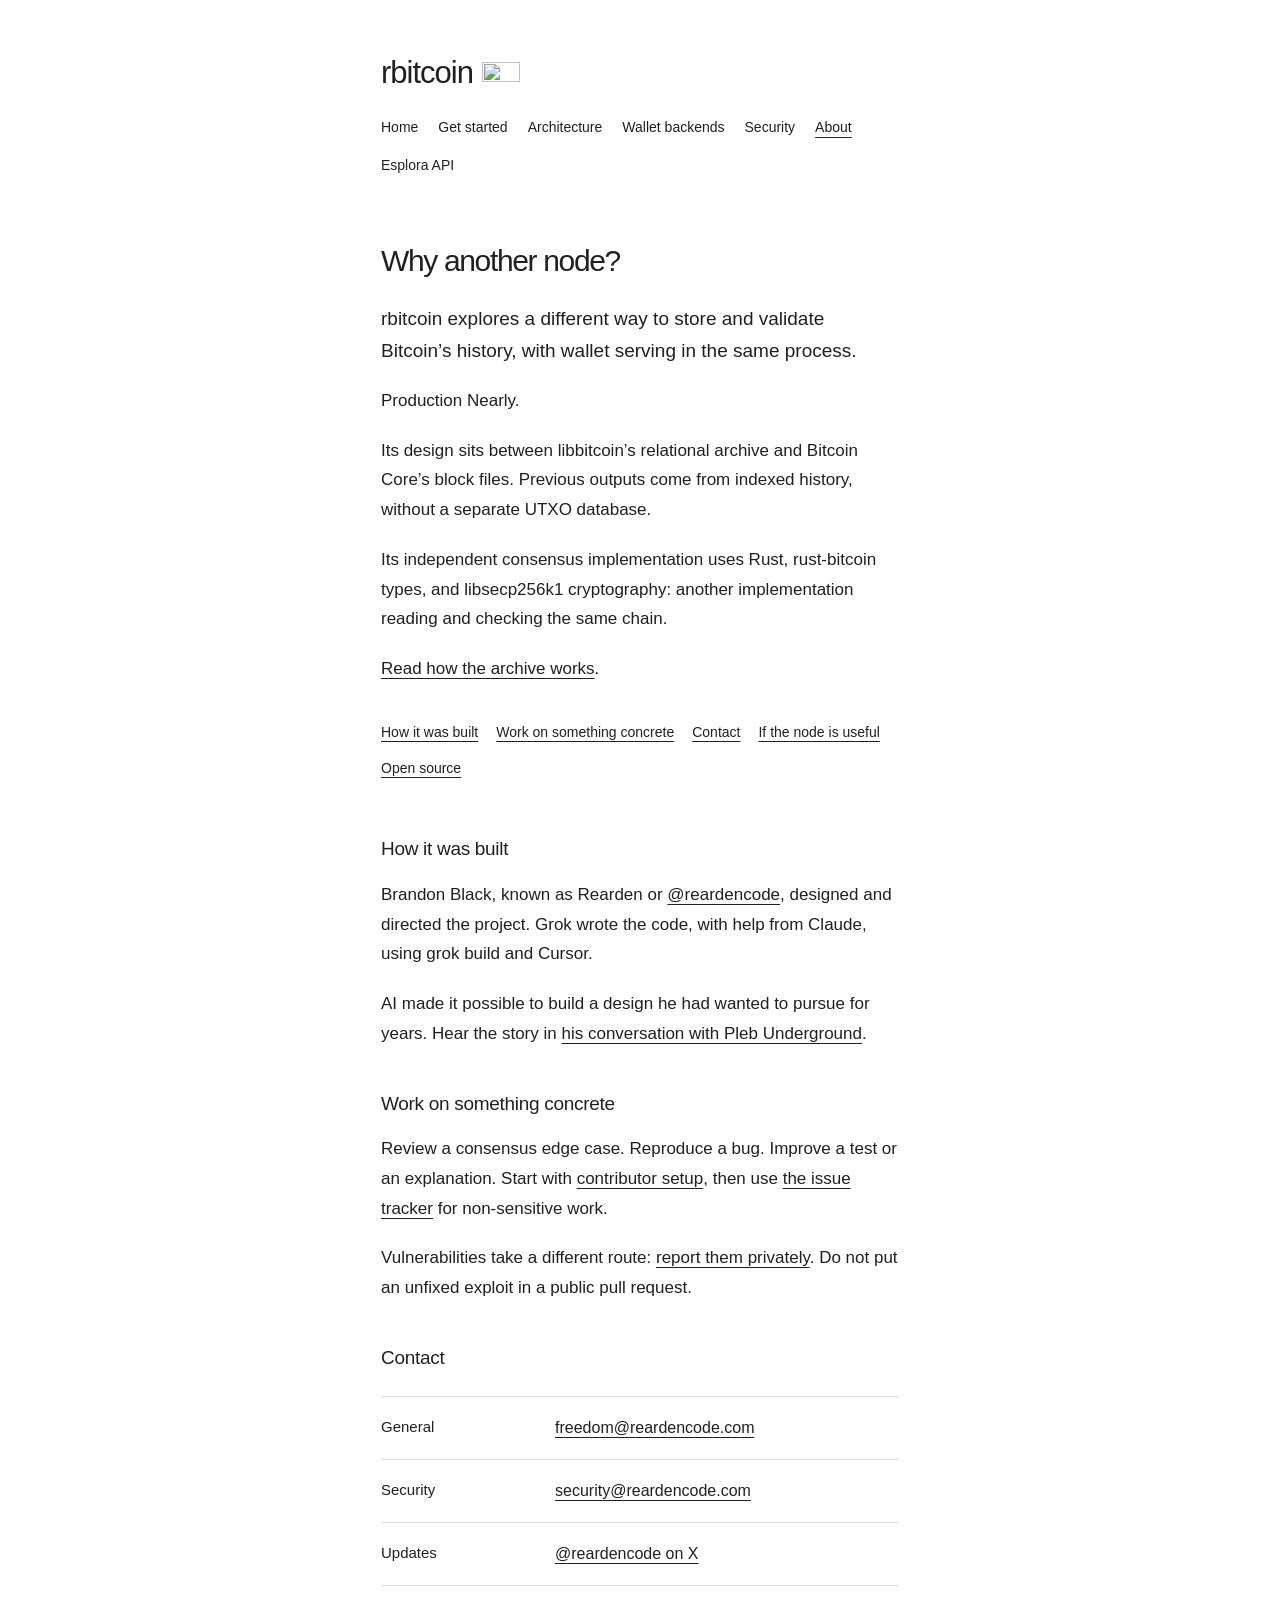
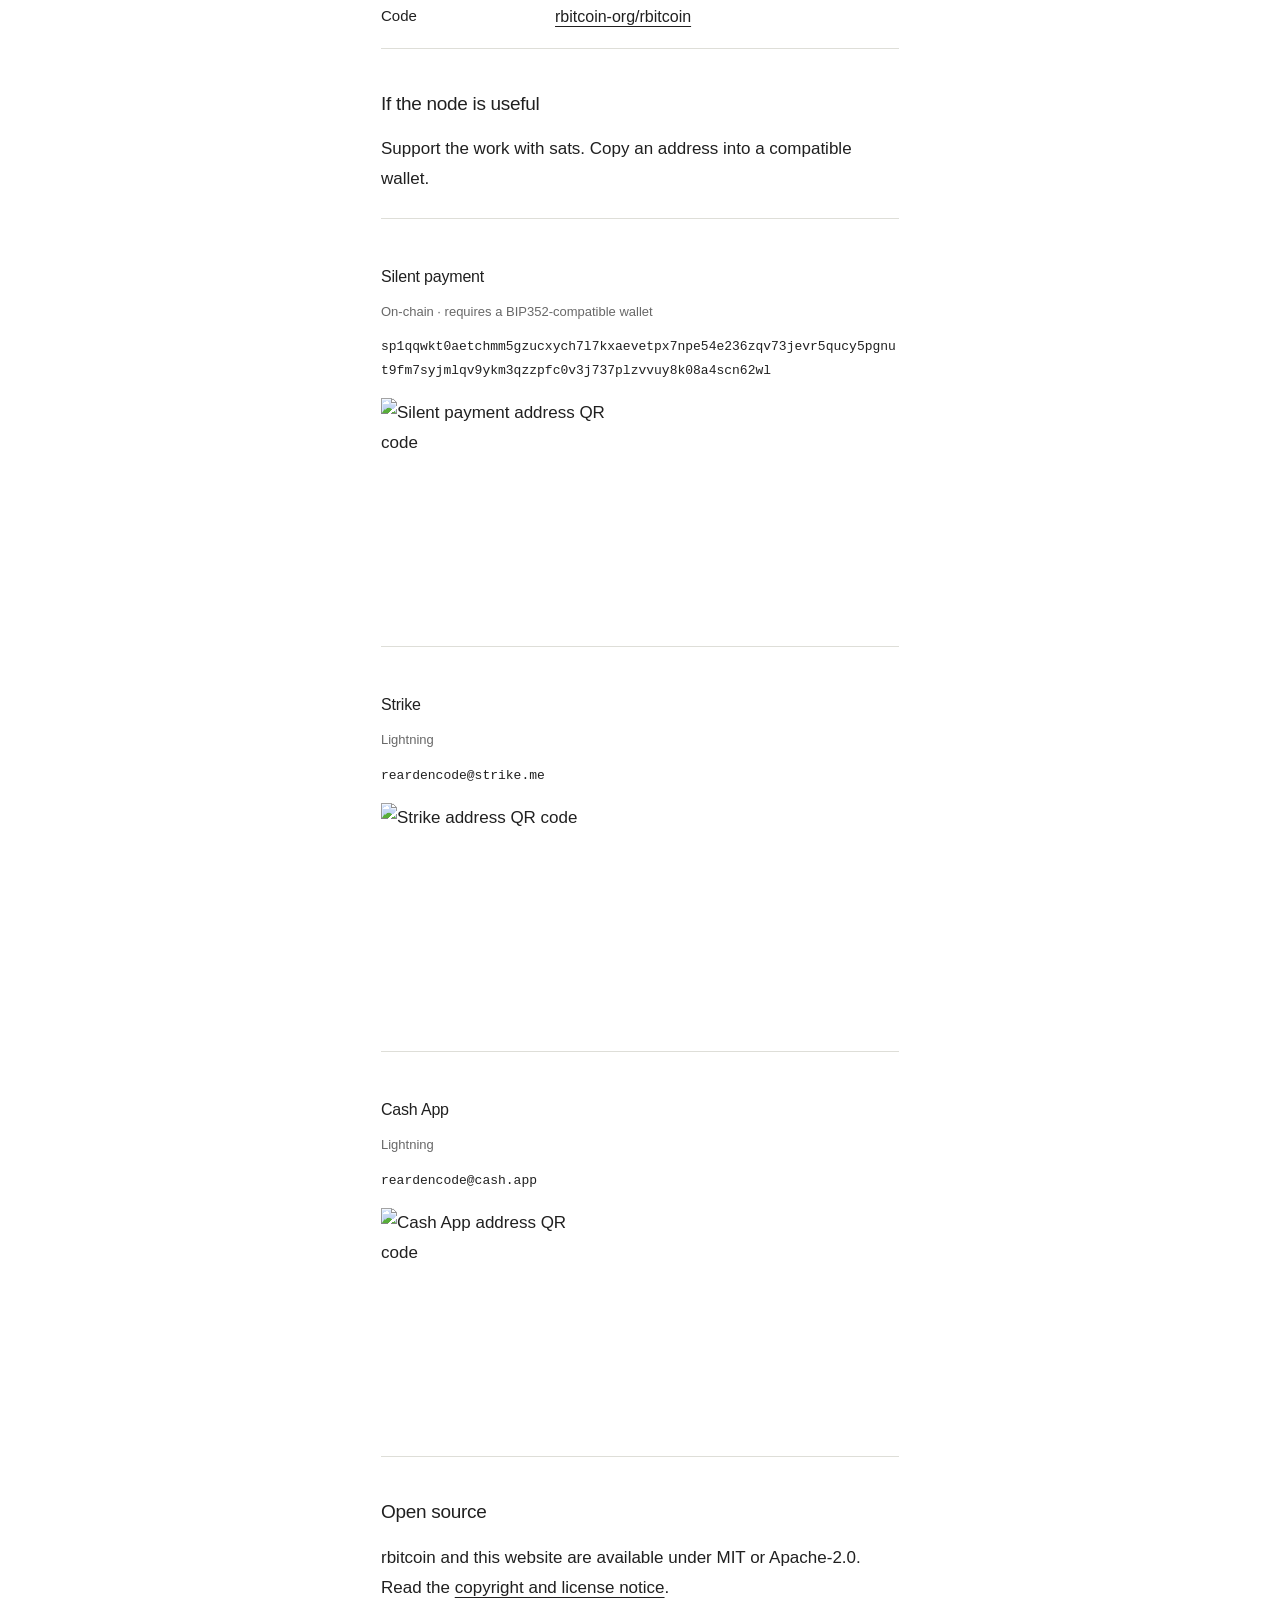
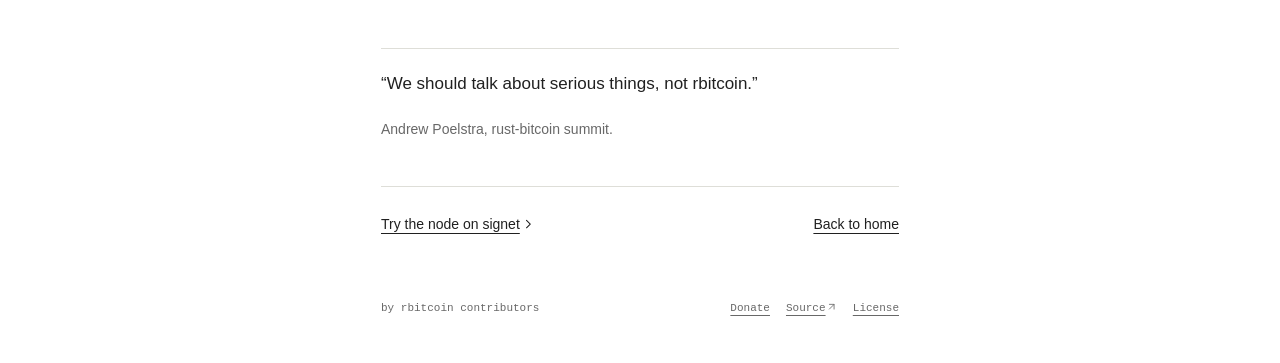
==== commit 11c1ace4: "Change the tagline to “Production Nearly.” Home, About, the page descriptions, README, and the AGENT" ====
--- a/public/about/index.html
+++ b/public/about/index.html
@@ -70,7 +70,7 @@
             rbitcoin explores a different way to store and validate Bitcoin’s history, with wallet
             serving in the same process.
           </p>
-          <p>Production Ready, unincorporated.</p>
+          <p>Production Nearly.</p>
           <p>
             Its design sits between libbitcoin’s relational archive and Bitcoin Core’s block files.
             Previous outputs come from indexed history, without a separate UTXO database.
